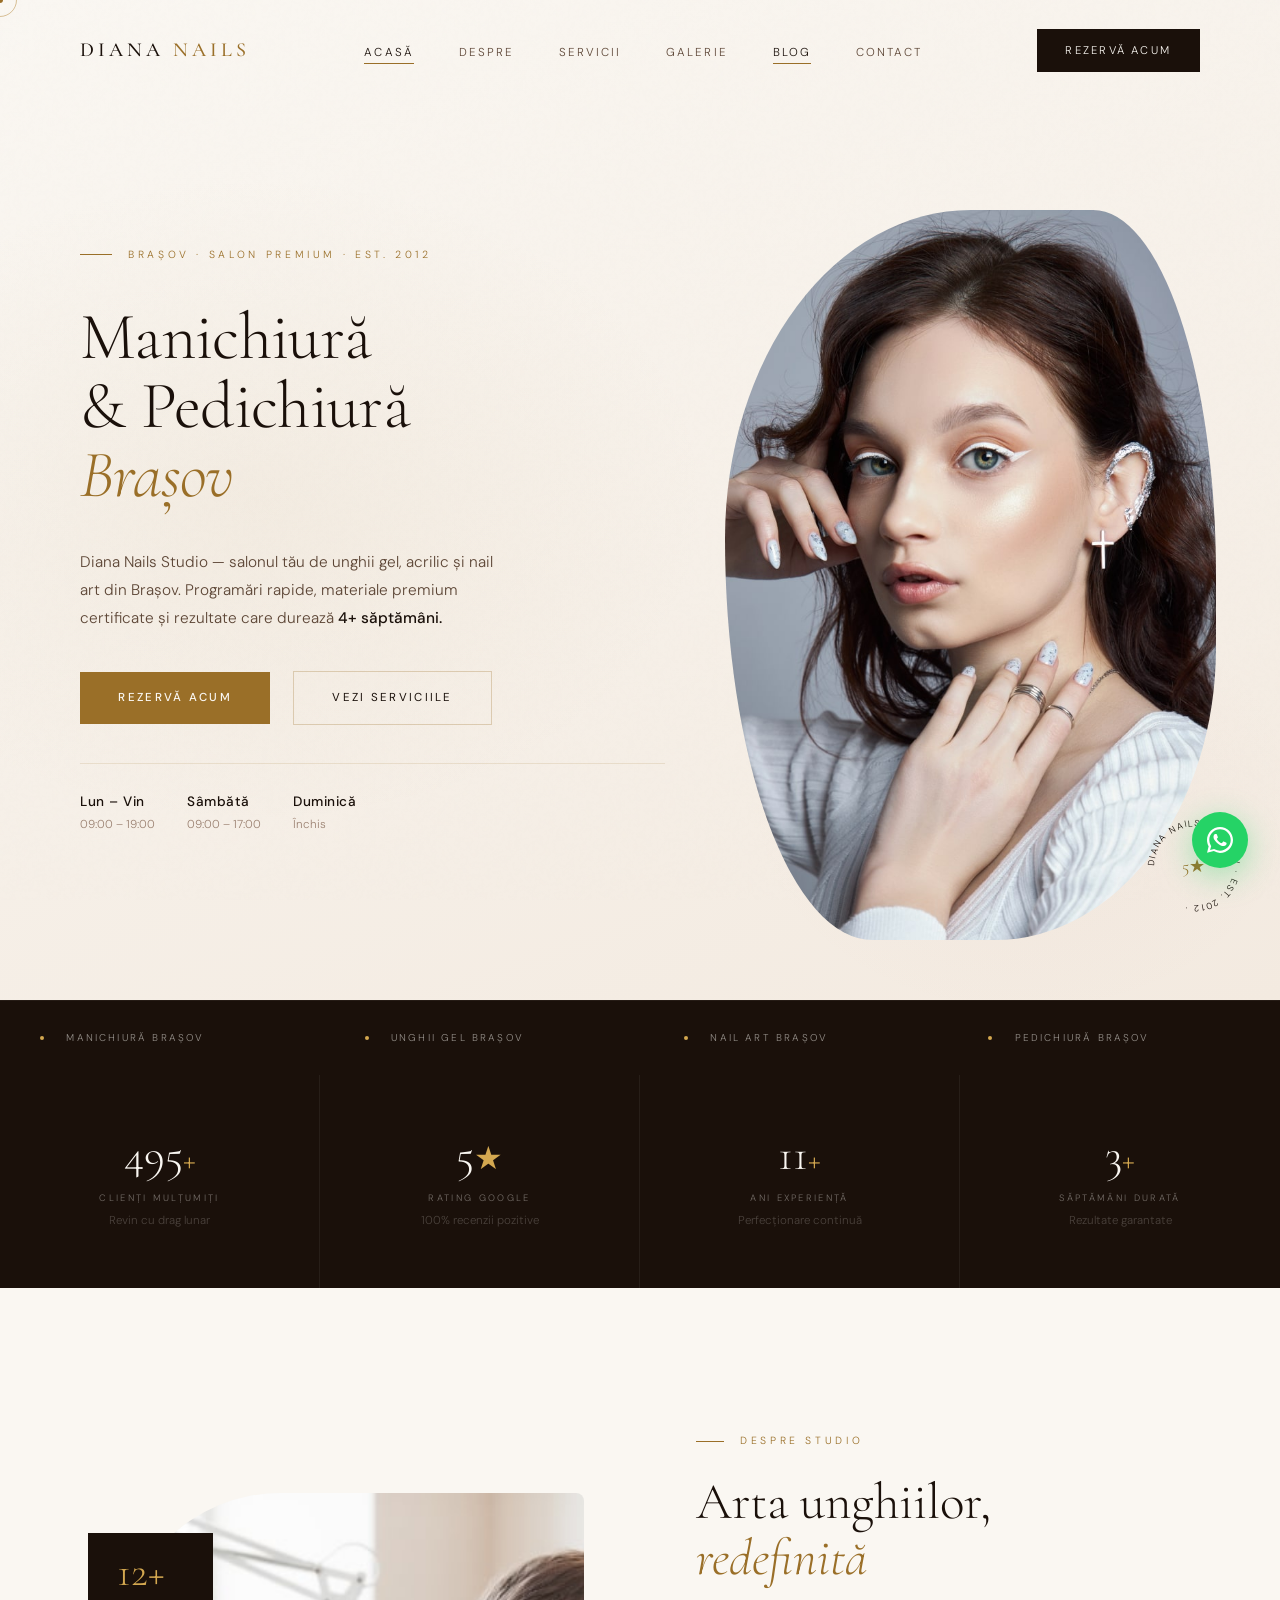
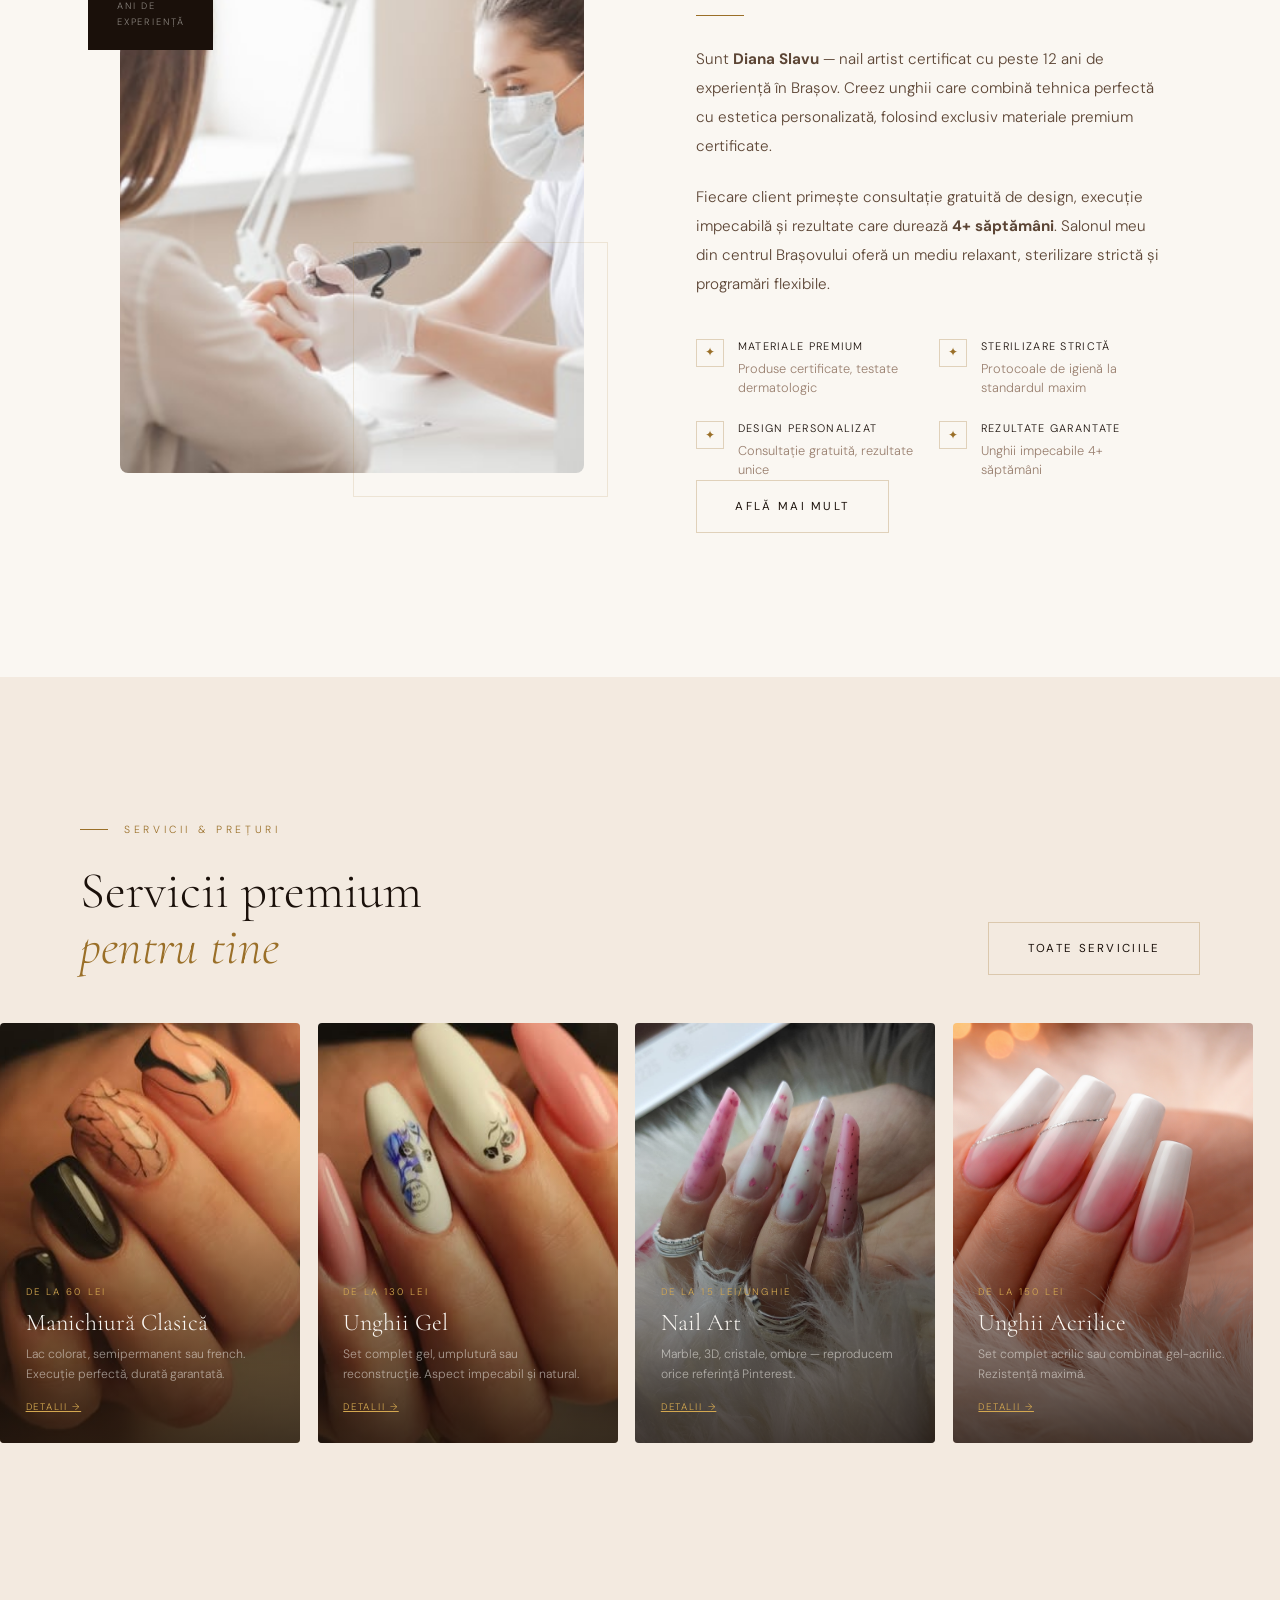
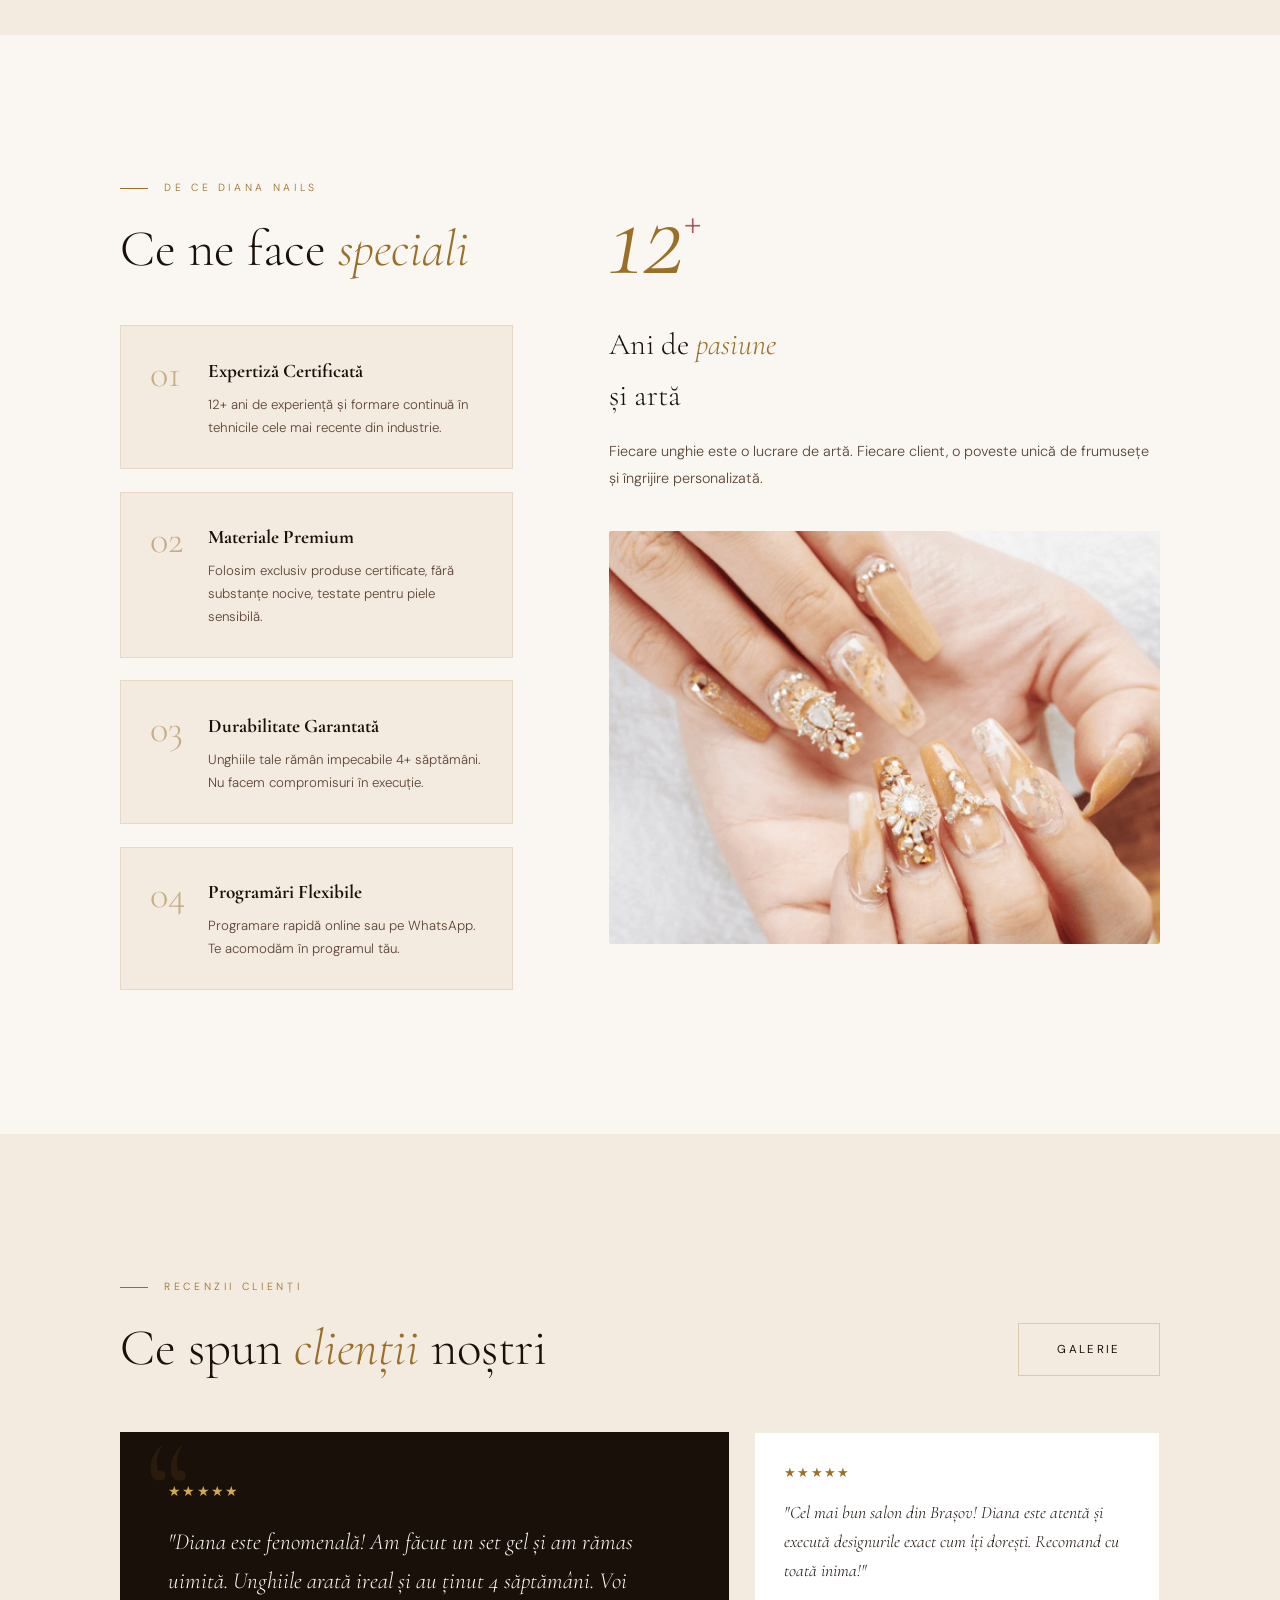
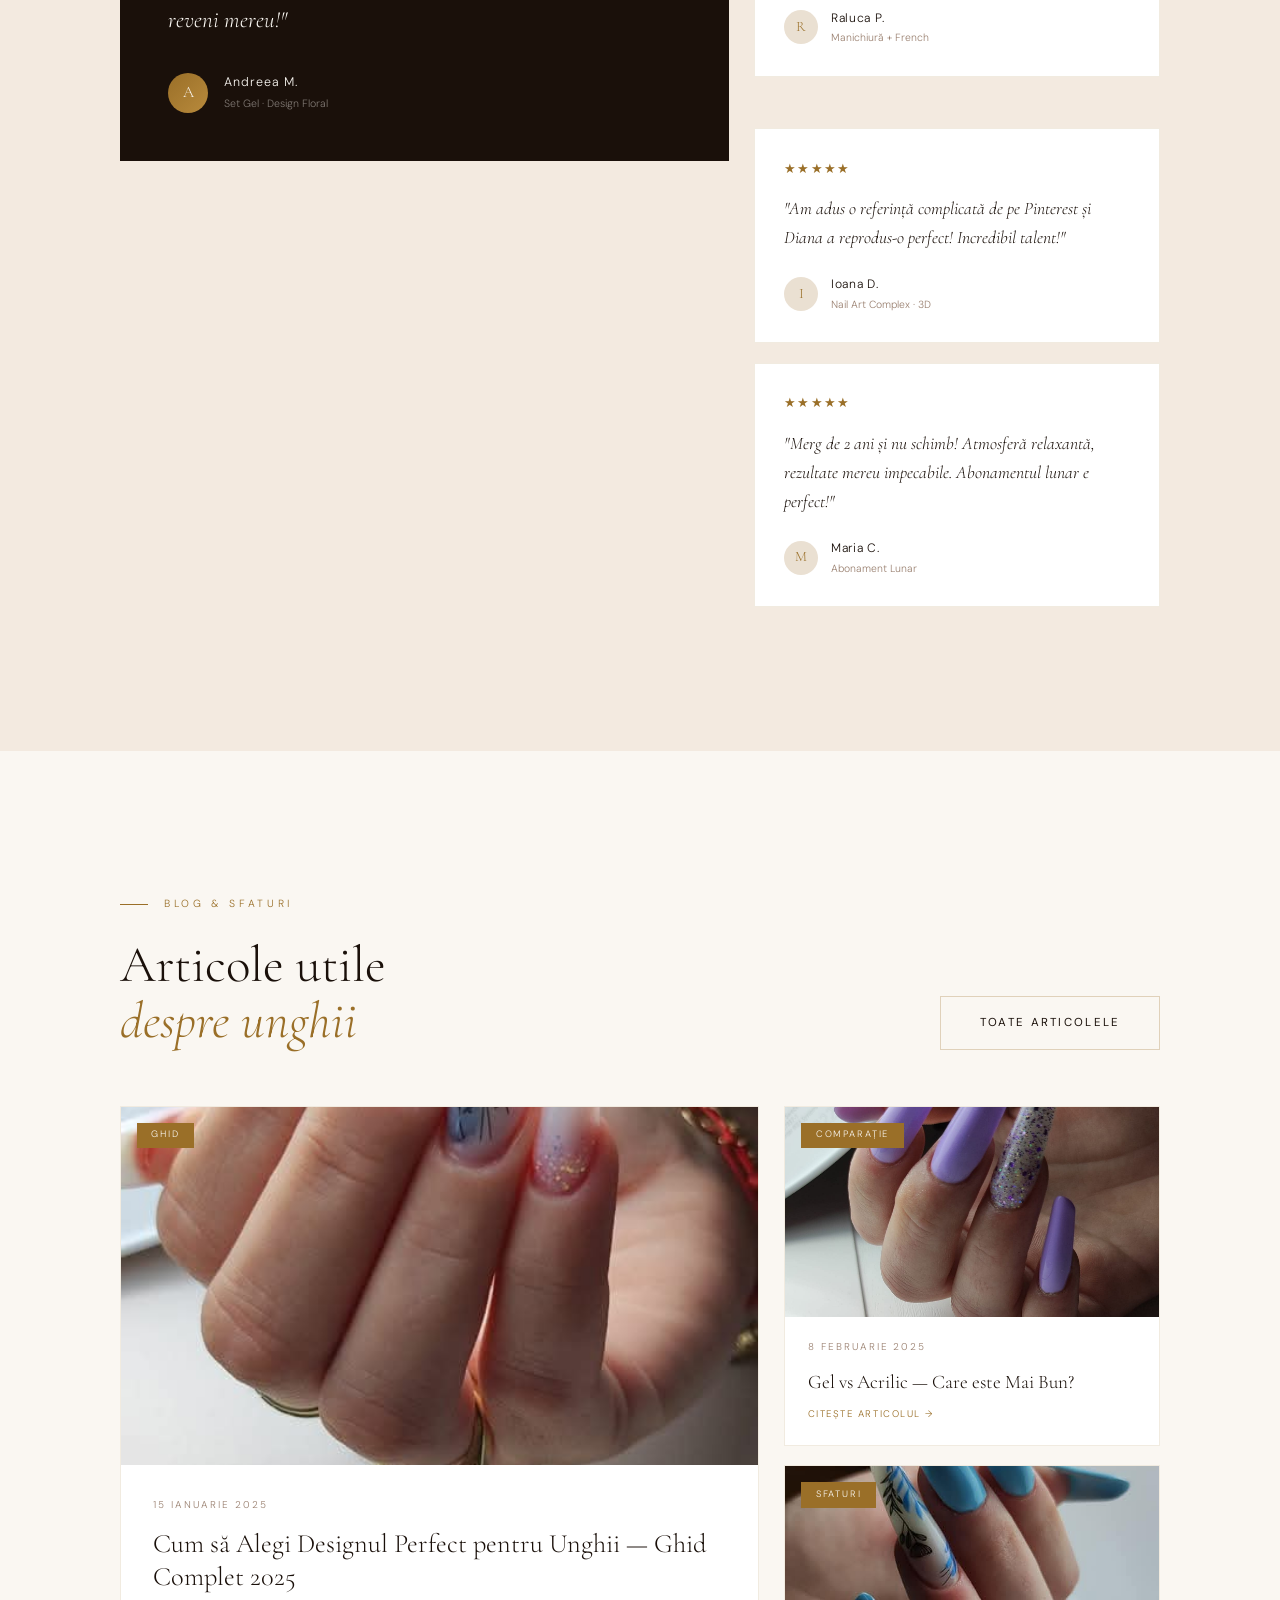
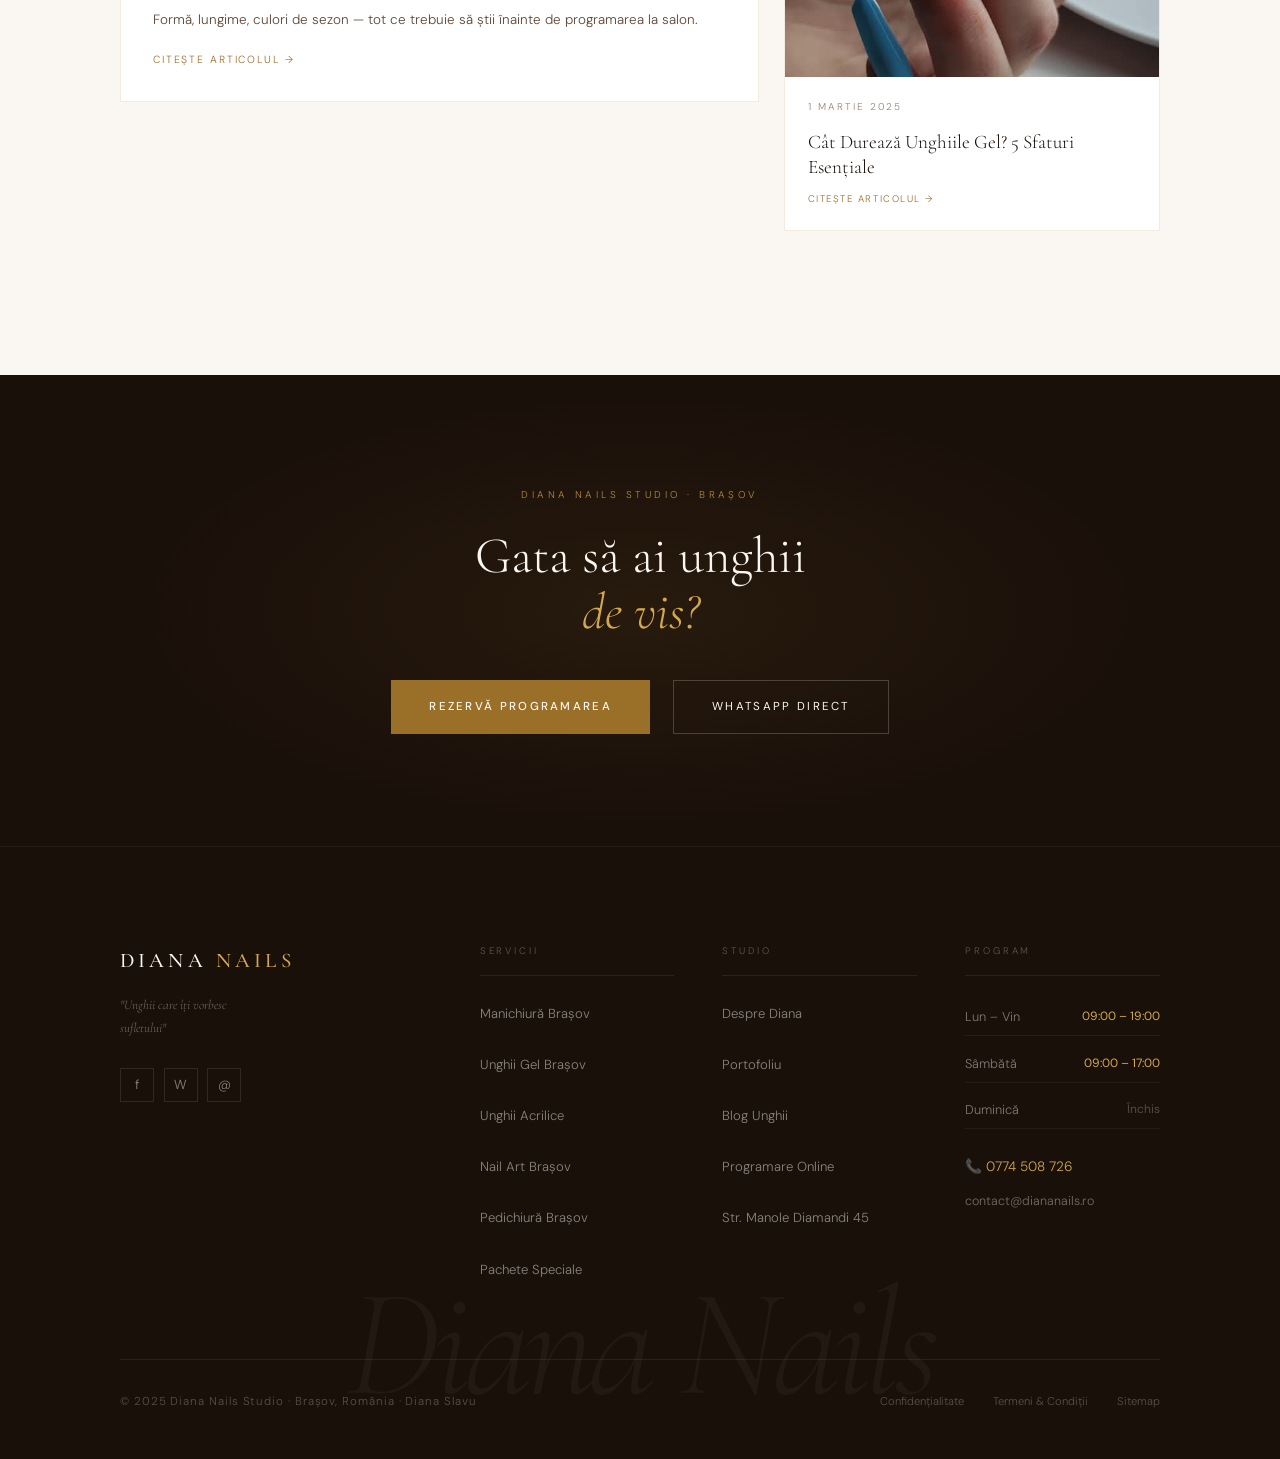
==== index.html @ 29552ce3 "Initial commit — Diana Nails website" ====
<!DOCTYPE html>
<html lang="ro" itemscope itemtype="https://schema.org/NailSalon">
<head>
  <meta charset="UTF-8">
  <meta name="viewport" content="width=device-width, initial-scale=1.0">

  <!-- ═══ PRIMARY SEO ═══════════════════════════════════ -->
  <title>Manichiură Brașov | Diana Nails Studio — Gel, Acrilic, Nail Art</title>
  <meta name="description" content="Diana Nails Studio Brașov — salon premium de manichiură, pedichiură și unghii gel. 12+ ani experiență, materiale certificate, rezultate garantate 4+ săptămâni. Programează acum!">
  <meta name="keywords" content="manichiura brasov, unghii gel brasov, salon unghii brasov, nail art brasov, pedichiura brasov, manichiura gel brasov, unghii acrilice brasov, gel-x brasov, nail studio brasov, diana nails">
  <meta name="robots" content="index, follow, max-image-preview:large, max-snippet:-1, max-video-preview:-1">
  <meta name="author" content="Diana Slavu — Diana Nails Studio">
  <link rel="canonical" href="https://diananails.ro/">

  <!-- ═══ OPEN GRAPH ════════════════════════════════════ -->
  <meta property="og:type" content="website">
  <meta property="og:locale" content="ro_RO">
  <meta property="og:site_name" content="Diana Nails Studio Brașov">
  <meta property="og:title" content="Manichiură Brașov | Diana Nails Studio — Gel, Acrilic, Nail Art">
  <meta property="og:description" content="Salon premium de manichiură și pedichiură în Brașov. 12+ ani experiență, 500+ clienți mulțumiți, 5★ pe Google. Rezervă online!">
  <meta property="og:url" content="https://diananails.ro/">
  <meta property="og:image" content="https://diananails.ro/og-image.jpg">
  <meta property="og:image:width" content="1200">
  <meta property="og:image:height" content="630">

  <!-- ═══ TWITTER CARD ══════════════════════════════════ -->
  <meta name="twitter:card" content="summary_large_image">
  <meta name="twitter:title" content="Manichiură Brașov | Diana Nails Studio">
  <meta name="twitter:description" content="Salon premium de manichiură și pedichiură în Brașov. Rezervă online!">

  <!-- ═══ GEO / LOCAL ═══════════════════════════════════ -->
  <meta name="geo.region" content="RO-BV">
  <meta name="geo.placename" content="Brașov">
  <meta name="geo.position" content="45.6427;25.5887">
  <meta name="ICBM" content="45.6427, 25.5887">

  <!-- ═══ SCHEMA.ORG ════════════════════════════════════ -->
  <script type="application/ld+json">
  {
    "@context": "https://schema.org",
    "@type": "NailSalon",
    "name": "Diana Nails Studio",
    "alternateName": "Nails Art by Diana Slavu",
    "description": "Salon premium de manichiură, pedichiură și nail art în Brașov. 12+ ani experiență, materiale certificate premium, programări rapide.",
    "url": "https://diananails.ro",
    "telephone": "+40774508726",
    "email": "contact@diananails.ro",
    "priceRange": "60-200 RON",
    "currenciesAccepted": "RON",
    "paymentAccepted": "Cash, Card",
    "image": "https://diananails.ro/og-image.jpg",
    "logo": "https://diananails.ro/logo.png",
    "address": {
      "@type": "PostalAddress",
      "streetAddress": "Strada Manole Diamandi Nr. 45",
      "addressLocality": "Brașov",
      "addressRegion": "Brașov",
      "postalCode": "500007",
      "addressCountry": "RO"
    },
    "geo": { "@type": "GeoCoordinates", "latitude": 45.6427, "longitude": 25.5887 },
    "openingHoursSpecification": [
      {"@type": "OpeningHoursSpecification", "dayOfWeek": ["Monday","Tuesday","Wednesday","Thursday","Friday"], "opens": "09:00", "closes": "19:00"},
      {"@type": "OpeningHoursSpecification", "dayOfWeek": "Saturday", "opens": "09:00", "closes": "17:00"}
    ],
    "aggregateRating": { "@type": "AggregateRating", "ratingValue": "5", "reviewCount": "500", "bestRating": "5" },
    "review": [
      {"@type": "Review", "author": {"@type": "Person", "name": "Andreea M."}, "reviewRating": {"@type": "Rating", "ratingValue": "5"}, "reviewBody": "Diana este fenomenală! Am făcut un set gel și am rămas uimită. Unghiile arată ireal și au ținut 4 săptămâni."},
      {"@type": "Review", "author": {"@type": "Person", "name": "Raluca P."}, "reviewRating": {"@type": "Rating", "ratingValue": "5"}, "reviewBody": "Cel mai bun salon din Brașov! Diana este atentă și execută designurile exact cum îți dorești."}
    ],
    "hasOfferCatalog": {
      "@type": "OfferCatalog",
      "name": "Servicii Manichiură & Pedichiură",
      "itemListElement": [
        {"@type": "Offer", "itemOffered": {"@type": "Service", "name": "Manichiură Clasică"}, "price": "60", "priceCurrency": "RON"},
        {"@type": "Offer", "itemOffered": {"@type": "Service", "name": "Set Complet Gel"}, "price": "130", "priceCurrency": "RON"},
        {"@type": "Offer", "itemOffered": {"@type": "Service", "name": "Unghii Acrilice"}, "price": "150", "priceCurrency": "RON"},
        {"@type": "Offer", "itemOffered": {"@type": "Service", "name": "Pedichiură Clasică"}, "price": "100", "priceCurrency": "RON"}
      ]
    },
    "sameAs": ["https://www.facebook.com/NailsbyDyanaSlavu", "https://g.page/diana-nails-brasov"]
  }
  </script>
  <script type="application/ld+json">
  {"@context":"https://schema.org","@type":"BreadcrumbList","itemListElement":[{"@type":"ListItem","position":1,"name":"Acasă","item":"https://diananails.ro/"}]}
  </script>

  <!-- Shared styles (palette, fonts, nav, buttons, cursor, loader) -->
  <link rel="stylesheet" href="styles.css">

  <style>
    /* ── HERO ───────────────────────────────────────────── */
    #hero {
      min-height: 100vh;
      display: grid;
      grid-template-columns: 56% 44%;
      align-items: center;
      padding-top: 100px;
      overflow: hidden;
      position: relative;
    }
    .hero-bg {
      position: absolute; inset: 0;
      background:
        radial-gradient(ellipse 60% 55% at 20% 50%, rgba(154,111,40,.05) 0%, transparent 60%),
        radial-gradient(ellipse 40% 40% at 80% 80%, rgba(168,88,88,.04) 0%, transparent 55%),
        linear-gradient(160deg, var(--bg) 0%, var(--bg2) 100%);
      pointer-events: none;
    }
    .hero-left {
      padding: 60px 52px 80px 5rem;
      display: flex; flex-direction: column; gap: 2.4rem;
      position: relative; z-index: 1;
    }
    .hero-label {
      font-size: .65rem; letter-spacing: .35em; text-transform: uppercase;
      color: var(--gold); display: flex; align-items: center; gap: 1rem;
      opacity: 0; animation: fadeUp .8s .2s var(--ease-out) forwards;
    }
    .hero-label::before { content: ''; width: 32px; height: 1px; background: var(--gold); }
    .hero-title {
      font-family: 'Cormorant Garamond', serif;
      font-size: clamp(3rem, 5.2vw, 5.6rem);
      font-weight: 300; line-height: 1.04; color: var(--dark);
      letter-spacing: -.01em;
      opacity: 0; animation: fadeUp .95s .35s var(--ease-out) forwards;
    }
    .hero-title em { font-style: italic; color: var(--gold); }
    .hero-sub {
      max-width: 420px;
      font-size: .96rem; font-weight: 300; line-height: 1.85;
      color: var(--text);
      opacity: 0; animation: fadeUp .95s .52s var(--ease-out) forwards;
    }
    .hero-sub strong { color: var(--dark); font-weight: 500; }
    .hero-actions {
      display: flex; align-items: center; gap: 1.4rem;
      opacity: 0; animation: fadeUp .95s .67s var(--ease-out) forwards;
    }
    .hero-hours {
      display: flex; gap: 2rem;
      padding-top: 1.6rem; border-top: 1px solid var(--border);
      opacity: 0; animation: fadeUp .95s .8s var(--ease-out) forwards;
    }
    .hero-hour-item { font-size: .72rem; color: var(--text-dim); }
    .hero-hour-item strong { display: block; font-size: .85rem; color: var(--dark); font-weight: 500; margin-bottom: 2px; letter-spacing: .04em; }

    /* Hero right — portrait + rotating badge */
    .hero-right {
      position: relative; height: 100vh;
      padding: 110px 4rem 60px 8px;
      z-index: 1;
    }
    .hero-portrait {
      width: 100%; height: 100%;
      border-radius: 50% 25% 45% 30% / 45% 50% 40% 55%;
      overflow: hidden;
      opacity: 0; animation: scaleReveal 1.1s .3s var(--ease-out) forwards;
    }
    .hero-portrait img {
      width: 100%; height: 100%;
      object-fit: cover; object-position: center top;
      transition: transform .9s var(--ease);
    }
    .hero-portrait:hover img { transform: scale(1.04); }

    /* Rotating circular badge */
    .hero-badge {
      position: absolute; bottom: 80px; right: 32px;
      width: 108px; height: 108px;
    }
    .badge-svg {
      width: 100%; height: 100%;
      animation: spinBadge 14s linear infinite;
    }
    .badge-svg text {
      font-family: 'DM Sans', sans-serif;
      font-size: 10px; letter-spacing: .16em; fill: var(--dark); text-transform: uppercase;
    }
    .badge-center {
      position: absolute; inset: 0;
      display: flex; align-items: center; justify-content: center;
      font-family: 'Cormorant Garamond', serif;
      font-size: 18px; font-weight: 300; color: var(--gold);
    }
    @keyframes spinBadge { to { transform: rotate(360deg); } }

    /* ── MARQUEE ─────────────────────────────────────────── */
    .marquee-section {
      overflow: hidden; padding: 1.8rem 0;
      background: var(--bg-dark);
      border-top: 1px solid rgba(255,255,255,.05);
    }
    .marquee-track {
      display: flex; gap: 5rem;
      animation: marqueeAnim 26s linear infinite; width: max-content;
    }
    .marquee-item {
      display: flex; align-items: center; gap: 1.4rem;
      font-size: .62rem; font-weight: 300; letter-spacing: .22em;
      text-transform: uppercase; color: rgba(250,247,242,.55);
      white-space: nowrap;
    }
    .dot {
      width: 4px; height: 4px; border-radius: 50%;
      background: var(--gold-mid); flex-shrink: 0;
    }
    @keyframes marqueeAnim { from { transform: translateX(0); } to { transform: translateX(-50%); } }

    /* ── STATS ───────────────────────────────────────────── */
    #stats { padding: 0; background: var(--bg-dark); }
    .stats-inner { display: grid; grid-template-columns: repeat(4,1fr); }
    .stat-item {
      padding: 3.6rem 3rem; text-align: center;
      border-right: 1px solid rgba(255,255,255,.06);
      position: relative;
    }
    .stat-item:last-child { border-right: none; }
    .stat-num {
      font-family: 'Cormorant Garamond', serif;
      font-size: clamp(2.8rem, 3.5vw, 4rem);
      font-weight: 300; color: var(--cream-text); line-height: 1;
    }
    .stat-num .suffix { font-size: 2rem; color: var(--gold-light); }
    .stat-label {
      font-size: .58rem; letter-spacing: .25em; text-transform: uppercase;
      color: rgba(250,247,242,.4); margin-top: .8rem;
    }
    .stat-desc { font-size: .72rem; color: rgba(250,247,242,.22); margin-top: .3rem; }

    /* ── ABOUT ───────────────────────────────────────────── */
    #about { padding: 9rem 0; }
    .about-grid { display: grid; grid-template-columns: 1fr 1fr; gap: 7rem; align-items: center; }
    .about-img-wrap { position: relative; }
    .about-img-frame {
      aspect-ratio: 4/5; overflow: hidden;
      border-radius: 160px 8px 8px 8px;
    }
    .about-img-frame img { width: 100%; height: 100%; object-fit: cover; object-position: center; }
    .about-img-deco {
      position: absolute; bottom: -1.5rem; right: -1.5rem;
      width: 55%; aspect-ratio: 1; border: 1px solid var(--border); pointer-events: none;
    }
    .about-badge {
      position: absolute; top: 2.5rem; left: -2rem;
      background: var(--dark); padding: 1.2rem 1.8rem; z-index: 2;
    }
    .about-badge-num {
      font-family: 'Cormorant Garamond', serif;
      font-size: 2.6rem; font-weight: 300; color: var(--gold-light); line-height: 1;
    }
    .about-badge-text {
      font-size: .58rem; letter-spacing: .2em; text-transform: uppercase;
      color: rgba(250,247,242,.5); margin-top: .35rem;
    }
    .about-body p { color: var(--text); line-height: 1.9; margin-bottom: 1.4rem; font-size: .95rem; }
    .about-feats { margin-top: 2.4rem; display: grid; grid-template-columns: 1fr 1fr; gap: 1.4rem; }
    .about-feat { display: flex; align-items: flex-start; gap: .85rem; }
    .about-feat-icon {
      width: 28px; height: 28px; flex-shrink: 0;
      border: 1px solid var(--border-mid);
      display: flex; align-items: center; justify-content: center;
      color: var(--gold); font-size: .75rem; margin-top: .1rem;
    }
    .about-feat-title { font-size: .68rem; letter-spacing: .12em; text-transform: uppercase; color: var(--dark); margin-bottom: .2rem; }
    .about-feat-text { font-size: .8rem; color: var(--text-dim); line-height: 1.5; }

    /* ── SERVICES ────────────────────────────────────────── */
    #services-preview { padding: 9rem 0; background: var(--bg2); overflow: hidden; }
    .svc-header { padding: 0 5rem; display: flex; justify-content: space-between; align-items: flex-end; margin-bottom: 3rem; }
    .svc-scroll {
      display: flex; gap: 1.1rem;
      padding: 0 5rem 3rem;
      overflow-x: auto; scroll-snap-type: x mandatory; scrollbar-width: none;
    }
    .svc-scroll::-webkit-scrollbar { display: none; }
    .svc-card {
      flex-shrink: 0; width: 300px; height: 420px;
      border-radius: 4px; overflow: hidden; position: relative;
      scroll-snap-align: start; cursor: none;
    }
    .svc-card img {
      width: 100%; height: 100%; object-fit: cover; object-position: center;
      transition: transform .85s var(--ease);
    }
    .svc-card:hover img { transform: scale(1.07); }
    .svc-overlay {
      position: absolute; inset: 0;
      background: linear-gradient(to top, rgba(26,16,10,.78) 0%, rgba(26,16,10,.18) 55%, transparent 80%);
      transition: opacity .35s;
    }
    .svc-info { position: absolute; bottom: 0; left: 0; right: 0; padding: 1.6rem 1.6rem; }
    .svc-price {
      font-size: .6rem; letter-spacing: .22em; text-transform: uppercase;
      color: var(--gold-light); margin-bottom: .5rem;
    }
    .svc-name {
      font-family: 'Cormorant Garamond', serif;
      font-size: 1.5rem; font-weight: 300; color: var(--cream-text); line-height: 1.2;
      margin-bottom: .5rem;
    }
    .svc-desc { font-size: .76rem; color: rgba(250,247,242,.55); line-height: 1.6; }
    .svc-link {
      display: inline-flex; align-items: center; gap: .5rem;
      margin-top: .9rem; font-size: .6rem; letter-spacing: .18em; text-transform: uppercase;
      color: var(--gold-light); transition: gap .3s;
    }
    .svc-card:hover .svc-link { gap: .9rem; }

    /* ── WHY US ──────────────────────────────────────────── */
    #why-us { padding: 9rem 0; }
    .why-grid { display: grid; grid-template-columns: 1fr 1.4fr; gap: 6rem; align-items: start; }
    .why-left-col {}
    .why-items { display: flex; flex-direction: column; gap: 1.4rem; margin-top: 3rem; }
    .why-item {
      display: flex; gap: 1.4rem; align-items: flex-start;
      padding: 1.8rem; background: var(--bg2); border: 1px solid var(--border);
      transition: border-color .3s, box-shadow .4s, transform .4s var(--ease-out);
    }
    .why-item:hover { border-color: var(--border-mid); box-shadow: var(--shadow); transform: translateY(-3px); }
    .why-num {
      font-family: 'Cormorant Garamond', serif;
      font-size: 2.4rem; font-weight: 300; color: var(--border-hover);
      line-height: 1; flex-shrink: 0; width: 36px;
    }
    .why-title { font-family: 'Cormorant Garamond', serif; font-size: 1.2rem; color: var(--dark); margin-bottom: .4rem; }
    .why-text { font-size: .83rem; color: var(--text); line-height: 1.7; }
    .why-right-col { position: sticky; top: 120px; }
    .why-big-stat {
      font-family: 'Cormorant Garamond', serif;
      font-size: clamp(5rem, 9vw, 9rem);
      font-weight: 300; font-style: italic;
      color: var(--gold); line-height: 1; margin-bottom: 1.5rem;
    }
    .why-big-stat sup { font-size: .38em; vertical-align: super; color: var(--rose); }
    .why-right-title { font-family: 'Cormorant Garamond', serif; font-size: 1.9rem; font-weight: 300; color: var(--dark); margin-bottom: 1rem; }
    .why-right-title em { font-style: italic; color: var(--gold); }
    .why-right-text { font-size: .9rem; color: var(--text); line-height: 1.85; margin-bottom: 2.5rem; }
    .why-image {
      aspect-ratio: 4/3; overflow: hidden; border-radius: 2px;
    }
    .why-image img { width: 100%; height: 100%; object-fit: cover; transition: transform .9s var(--ease); }
    .why-image:hover img { transform: scale(1.05); }

    /* ── TESTIMONIALS ────────────────────────────────────── */
    #testimonials { padding: 9rem 0; background: var(--bg2); }
    .tst-layout { display: grid; grid-template-columns: 1.5fr 1fr; gap: 1.6rem; margin-top: 3.5rem; align-items: start; }
    .tst-featured {
      background: var(--dark); padding: 3rem;
      position: relative; overflow: hidden;
    }
    .tst-featured::before {
      content: '\201C'; font-family: 'Cormorant Garamond', serif;
      font-size: 9rem; color: var(--gold); opacity: .12;
      position: absolute; top: -.8rem; left: 1.5rem; line-height: 1; pointer-events: none;
    }
    .tst-stars-f { color: var(--gold-light); font-size: .85rem; letter-spacing: .1em; margin-bottom: 1.2rem; }
    .tst-text-f {
      font-family: 'Cormorant Garamond', serif;
      font-size: clamp(1.15rem, 1.8vw, 1.45rem);
      font-weight: 300; font-style: italic;
      color: var(--cream-text); line-height: 1.7; margin-bottom: 2rem; position: relative;
    }
    .tst-author-f { display: flex; align-items: center; gap: 1rem; }
    .tst-av-f {
      width: 40px; height: 40px; border-radius: 50%;
      background: linear-gradient(135deg, var(--gold), var(--gold-mid));
      display: flex; align-items: center; justify-content: center;
      font-family: 'Cormorant Garamond', serif; font-size: 1rem; color: var(--cream-text); flex-shrink: 0;
    }
    .tst-name-f { font-size: .78rem; letter-spacing: .08em; color: var(--cream-text); }
    .tst-svc-f { font-size: .66rem; color: rgba(250,247,242,.45); margin-top: 2px; }

    .tst-stack { display: flex; flex-direction: column; gap: 1.2rem; }
    .tst-card {
      background: #fff; border: 1px solid var(--border); padding: 1.8rem;
      transition: border-color .3s, box-shadow .3s;
    }
    .tst-card:nth-child(2) { margin-top: 2rem; }
    .tst-card:hover { border-color: var(--border-mid); box-shadow: var(--shadow); }
    .tst-stars { color: var(--gold); font-size: .8rem; letter-spacing: .1em; margin-bottom: .9rem; }
    .tst-text {
      font-family: 'Cormorant Garamond', serif;
      font-size: 1.1rem; font-weight: 300; font-style: italic;
      color: var(--dark); line-height: 1.65; margin-bottom: 1.4rem;
    }
    .tst-author { display: flex; align-items: center; gap: .8rem; }
    .tst-av {
      width: 34px; height: 34px; border-radius: 50%; flex-shrink: 0;
      display: flex; align-items: center; justify-content: center;
      font-family: 'Cormorant Garamond', serif; font-size: .9rem;
      background: var(--bg3); color: var(--gold);
    }
    .tst-name { font-size: .76rem; letter-spacing: .06em; color: var(--dark); }
    .tst-svc { font-size: .65rem; color: var(--text-dim); margin-top: 1px; }

    /* ── BLOG PREVIEW ────────────────────────────────────── */
    #blog-preview { padding: 9rem 0; }
    .blog-layout { display: grid; grid-template-columns: 1.7fr 1fr; gap: 1.6rem; margin-top: 3.5rem; align-items: start; }
    .blog-featured {
      background: #fff; border: 1px solid var(--border);
      display: flex; flex-direction: column; text-decoration: none; color: inherit;
      transition: box-shadow .4s, border-color .4s, transform .4s var(--ease-out);
    }
    .blog-featured:hover { box-shadow: var(--shadow-lg); border-color: var(--border-mid); transform: translateY(-4px); }
    .blog-thumb-lg { aspect-ratio: 16/9; overflow: hidden; position: relative; }
    .blog-thumb-lg img { width: 100%; height: 100%; object-fit: cover; transition: transform .85s var(--ease); }
    .blog-featured:hover .blog-thumb-lg img { transform: scale(1.05); }
    .blog-cat {
      position: absolute; top: 1rem; left: 1rem;
      background: var(--gold); color: var(--cream-text);
      font-size: .58rem; letter-spacing: .2em; text-transform: uppercase;
      padding: .3rem .9rem;
    }
    .blog-body-lg { padding: 2rem; }
    .blog-date { font-size: .62rem; letter-spacing: .2em; text-transform: uppercase; color: var(--text-dim); margin-bottom: .9rem; }
    .blog-title { font-family: 'Cormorant Garamond', serif; font-size: 1.65rem; font-weight: 300; color: var(--dark); line-height: 1.25; margin-bottom: .9rem; }
    .blog-excerpt { font-size: .84rem; color: var(--text); line-height: 1.75; margin-bottom: 1.2rem; }
    .blog-link { font-size: .65rem; letter-spacing: .18em; text-transform: uppercase; color: var(--gold); display: flex; align-items: center; gap: .5rem; transition: gap .3s; }
    .blog-featured:hover .blog-link { gap: .9rem; }

    .blog-stack { display: flex; flex-direction: column; gap: 1.2rem; }
    .blog-card {
      background: #fff; border: 1px solid var(--border);
      display: flex; flex-direction: column; text-decoration: none; color: inherit;
      transition: box-shadow .4s, border-color .4s, transform .4s var(--ease-out);
    }
    .blog-card:hover { box-shadow: var(--shadow-lg); border-color: var(--border-mid); transform: translateY(-4px); }
    .blog-thumb-sm { aspect-ratio: 16/9; overflow: hidden; position: relative; }
    .blog-thumb-sm img { width: 100%; height: 100%; object-fit: cover; transition: transform .85s var(--ease); }
    .blog-card:hover .blog-thumb-sm img { transform: scale(1.05); }
    .blog-body-sm { padding: 1.4rem; }
    .blog-title-sm { font-family: 'Cormorant Garamond', serif; font-size: 1.2rem; font-weight: 300; color: var(--dark); line-height: 1.3; margin-bottom: .7rem; }
    .blog-link-sm { font-size: .6rem; letter-spacing: .16em; text-transform: uppercase; color: var(--gold); display: flex; align-items: center; gap: .4rem; transition: gap .3s; }
    .blog-card:hover .blog-link-sm { gap: .8rem; }

    /* ── CTA BAND ────────────────────────────────────────── */
    #cta-band { padding: 7rem 0; background: var(--bg-dark); position: relative; overflow: hidden; }
    #cta-band::before {
      content: ''; position: absolute; inset: 0;
      background: radial-gradient(ellipse 60% 70% at 50% 50%, rgba(154,111,40,.1) 0%, transparent 65%);
    }
    .cta-inner { position: relative; z-index: 1; text-align: center; }
    .cta-label { font-size: .62rem; letter-spacing: .35em; text-transform: uppercase; color: var(--gold-light); margin-bottom: 1.5rem; opacity: .8; }
    .cta-title {
      font-family: 'Cormorant Garamond', serif;
      font-size: clamp(2.4rem, 4vw, 4rem);
      font-weight: 300; color: var(--cream-text); line-height: 1.1; margin-bottom: 2.5rem;
    }
    .cta-title em { font-style: italic; color: var(--gold-light); }
    .cta-actions { display: flex; gap: 1.4rem; justify-content: center; flex-wrap: wrap; }

    /* ── FOOTER ──────────────────────────────────────────── */
    .site-footer { background: var(--bg-dark); padding: 6rem 0 3rem; position: relative; overflow: hidden; }
    .footer-wordmark {
      position: absolute; bottom: -1rem; left: 50%;
      transform: translateX(-50%);
      font-family: 'Cormorant Garamond', serif; font-style: italic;
      font-size: clamp(5rem, 12vw, 12rem); font-weight: 300;
      letter-spacing: -.04em; color: rgba(250,247,242,.04);
      white-space: nowrap; user-select: none; pointer-events: none;
    }
    .footer-top { display: grid; grid-template-columns: 1.6fr 1fr 1fr 1fr; gap: 3rem; margin-bottom: 4rem; position: relative; }
    .footer-logo {
      font-family: 'Cormorant Garamond', serif;
      font-size: 1.3rem; font-weight: 500; letter-spacing: .2em;
      text-decoration: none; text-transform: uppercase; color: var(--cream-text); display: block; margin-bottom: 1rem;
    }
    .footer-logo span { color: var(--gold-light); }
    .footer-tagline { font-size: .82rem; color: rgba(250,247,242,.4); line-height: 1.7; margin-bottom: 1.8rem; font-style: italic; font-family: 'Cormorant Garamond', serif; }
    .footer-social { display: flex; gap: .6rem; }
    .footer-social-link {
      width: 34px; height: 34px; border: 1px solid rgba(250,247,242,.1);
      display: flex; align-items: center; justify-content: center;
      text-decoration: none; color: rgba(250,247,242,.5); font-size: .82rem;
      transition: border-color .3s, color .3s, background .3s;
    }
    .footer-social-link:hover { border-color: var(--gold); color: var(--gold-light); }
    .footer-col-title { font-size: .6rem; letter-spacing: .3em; text-transform: uppercase; color: rgba(250,247,242,.3); margin-bottom: 1.4rem; }
    .footer-links { list-style: none; display: flex; flex-direction: column; gap: .7rem; }
    .footer-links a { font-size: .82rem; color: rgba(250,247,242,.5); text-decoration: none; transition: color .3s; }
    .footer-links a:hover { color: var(--gold-light); }
    .footer-hours-item { display: flex; justify-content: space-between; margin-bottom: .6rem; font-size: .8rem; }
    .footer-hours-item .day { color: rgba(250,247,242,.45); }
    .footer-hours-item .time { color: var(--gold-light); font-weight: 400; }
    .footer-bottom { display: flex; justify-content: space-between; align-items: center; padding-top: 2rem; border-top: 1px solid rgba(250,247,242,.07); position: relative; }
    .footer-copy { font-size: .72rem; color: rgba(250,247,242,.28); }
    .footer-bottom-links { display: flex; gap: 1.8rem; }
    .footer-bottom-links a { font-size: .7rem; color: rgba(250,247,242,.28); text-decoration: none; transition: color .3s; }
    .footer-bottom-links a:hover { color: var(--gold); }

    /* ── WHATSAPP FLOAT ──────────────────────────────────── */
    .wa-float {
      position: fixed; bottom: 2rem; right: 2rem; z-index: 700;
      width: 56px; height: 56px;
      display: flex; align-items: center; justify-content: center;
      background: #25D366; color: #fff;
      text-decoration: none;
      border-radius: 50%;
      box-shadow: 0 8px 32px rgba(37,211,102,.40);
      transition: transform .35s cubic-bezier(.34,1.56,.64,1), box-shadow .3s;
      animation: waPop .6s 1.8s cubic-bezier(.34,1.56,.64,1) both;
    }
    .wa-float:hover { transform: scale(1.12) translateY(-3px); box-shadow: 0 14px 44px rgba(37,211,102,.5); }
    @keyframes waPop { from { opacity: 0; transform: scale(.6) translateY(20px); } to { opacity: 1; transform: scale(1) translateY(0); } }

    /* ── PAGE-SPECIFIC KEYFRAMES ─────────────────────────── */
    @keyframes fadeUp  { from { opacity: 0; transform: translateY(22px); } to { opacity: 1; transform: translateY(0); } }
    @keyframes scaleReveal { from { opacity: 0; transform: scale(.95); } to { opacity: 1; transform: scale(1); } }

    /* ── REVEAL CLASSES (for scroll observer) ────────────── */
    .reveal, .reveal-left, .reveal-right { opacity: 0; transform: translateY(20px); transition: opacity .7s var(--ease-out), transform .7s var(--ease-out); }
    .reveal-left { transform: translateX(-28px); }
    .reveal-right { transform: translateX(28px); }
    .reveal.visible, .reveal-left.visible, .reveal-right.visible { opacity: 1; transform: none; }
    .delay-1 { transition-delay: .1s; }
    .delay-2 { transition-delay: .2s; }
    .delay-3 { transition-delay: .3s; }
    .delay-4 { transition-delay: .4s; }
    .delay-5 { transition-delay: .5s; }

    /* ── GOLD DIVIDER ────────────────────────────────────── */
    .gold-divider { width: 48px; height: 1px; background: var(--gold); margin: 1.8rem 0; }

    /* ── RESPONSIVE ──────────────────────────────────────── */
    @media (max-width: 900px) {
      .hero-inner-grid { grid-template-columns: 1fr; }
      #hero { grid-template-columns: 1fr; }
      .hero-right { display: none; }
      .hero-left { padding: 3rem 1.5rem 4rem; }
      .stats-inner { grid-template-columns: repeat(2,1fr); }
      .stat-item:nth-child(2) { border-right: none; }
      .about-grid { grid-template-columns: 1fr; gap: 3.5rem; }
      .svc-header { padding: 0 1.5rem; }
      .svc-scroll { padding: 0 1.5rem 2rem; }
      .why-grid { grid-template-columns: 1fr; }
      .why-right-col { position: static; }
      .tst-layout { grid-template-columns: 1fr; }
      .tst-card:nth-child(2) { margin-top: 0; }
      .blog-layout { grid-template-columns: 1fr; }
      .footer-top { grid-template-columns: 1fr 1fr; }
      .footer-bottom { flex-direction: column; gap: 1rem; text-align: center; }
      .wa-float span { display: none; }
      .wa-float { padding: 1rem; }
    }
  </style>
</head>
<body>

<div id="progress-bar"></div>
<div id="cursor-dot"></div>
<div id="cursor-ring"></div>

<!-- LOADER -->
<div id="loader">
  <div class="loader-logo">Diana Nails</div>
  <div class="loader-line"></div>
</div>

<!-- WHATSAPP FLOAT -->
<a class="wa-float" href="https://wa.me/40774508726" target="_blank" rel="noopener" aria-label="WhatsApp Diana Nails">
  <svg width="26" height="26" viewBox="0 0 24 24" fill="currentColor">
    <path d="M17.472 14.382c-.297-.149-1.758-.867-2.03-.967-.273-.099-.471-.148-.67.15-.197.297-.767.966-.94 1.164-.173.199-.347.223-.644.075-.297-.15-1.255-.463-2.39-1.475-.883-.788-1.48-1.761-1.653-2.059-.173-.297-.018-.458.13-.606.134-.133.298-.347.446-.52.149-.174.198-.298.298-.497.099-.198.05-.371-.025-.52-.075-.149-.669-1.612-.916-2.207-.242-.579-.487-.5-.669-.51-.173-.008-.371-.01-.57-.01-.198 0-.52.074-.792.372-.272.297-1.04 1.016-1.04 2.479 0 1.462 1.065 2.875 1.213 3.074.149.198 2.096 3.2 5.077 4.487.709.306 1.262.489 1.694.625.712.227 1.36.195 1.871.118.571-.085 1.758-.719 2.006-1.413.248-.694.248-1.289.173-1.413-.074-.124-.272-.198-.57-.347z"/>
    <path d="M12 0C5.373 0 0 5.373 0 12c0 2.126.554 4.118 1.522 5.847L.057 23.882l6.196-1.625A11.95 11.95 0 0012 24c6.627 0 12-5.373 12-12S18.627 0 12 0zm0 21.894a9.878 9.878 0 01-5.031-1.378l-.36-.214-3.732.979 1.001-3.65-.234-.374A9.86 9.86 0 012.108 12C2.108 6.58 6.58 2.108 12 2.108c5.421 0 9.894 4.472 9.894 9.892 0 5.421-4.473 9.894-9.894 9.894z"/>
  </svg>
</a>

<!-- NAV -->
<nav id="navbar">
  <a href="index.html" class="nav-logo">Diana <span>Nails</span></a>
  <ul class="nav-links">
    <li><a href="index.html" class="active">Acasă</a></li>
    <li><a href="despre.html">Despre</a></li>
    <li><a href="servicii.html">Servicii</a></li>
    <li><a href="galerie.html">Galerie</a></li>
    <li><a href="blog/index.html">Blog</a></li>
    <li><a href="programari.html">Contact</a></li>
  </ul>
  <a href="programari.html" class="nav-cta">Rezervă Acum</a>
</nav>

<!-- ══ HERO ══════════════════════════════════════════════ -->
<section id="hero" aria-label="Diana Nails Studio — Manichiură Brașov">
  <div class="hero-bg"></div>
  <div class="hero-left">
    <div class="hero-label">Brașov · Salon Premium · Est. 2012</div>
    <h1 class="hero-title">
      Manichiură<br>
      &amp; Pedichiură<br>
      <em>Brașov</em>
    </h1>
    <p class="hero-sub">
      Diana Nails Studio — salonul tău de unghii gel, acrilic și nail art din Brașov.
      Programări rapide, materiale premium certificate și rezultate care durează
      <strong>4+ săptămâni.</strong>
    </p>
    <div class="hero-actions">
      <a href="programari.html" class="btn-gold"><span>Rezervă Acum</span></a>
      <a href="servicii.html" class="btn-outline"><span>Vezi Serviciile</span></a>
    </div>
    <div class="hero-hours">
      <div class="hero-hour-item"><strong>Lun – Vin</strong>09:00 – 19:00</div>
      <div class="hero-hour-item"><strong>Sâmbătă</strong>09:00 – 17:00</div>
      <div class="hero-hour-item"><strong>Duminică</strong>Închis</div>
    </div>
  </div>
  <div class="hero-right" aria-hidden="true">
    <div class="hero-portrait">
      <img src="images/hero-portrait.jpg" alt="Unghii gel manichiură Diana Nails Studio Brașov" loading="eager">
    </div>
    <div class="hero-badge">
      <svg class="badge-svg" viewBox="0 0 120 120">
        <path id="bp" d="M60,60 m-44,0 a44,44 0 1,1 88,0 a44,44 0 1,1 -88,0" fill="none"/>
        <text><textPath href="#bp" startOffset="0%">Diana Nails · Brașov · Est. 2012 · </textPath></text>
      </svg>
      <div class="badge-center">5★</div>
    </div>
  </div>
</section>

<!-- MARQUEE -->
<div class="marquee-section" aria-hidden="true">
  <div class="marquee-track">
    <div class="marquee-item"><span class="dot"></span>Manichiură Brașov</div>
    <div class="marquee-item"><span class="dot"></span>Unghii Gel Brașov</div>
    <div class="marquee-item"><span class="dot"></span>Nail Art Brașov</div>
    <div class="marquee-item"><span class="dot"></span>Pedichiură Brașov</div>
    <div class="marquee-item"><span class="dot"></span>Unghii Acrilice</div>
    <div class="marquee-item"><span class="dot"></span>Gel-X Tips</div>
    <div class="marquee-item"><span class="dot"></span>Design Personalizat</div>
    <div class="marquee-item"><span class="dot"></span>Pachet Mireasă</div>
    <div class="marquee-item"><span class="dot"></span>Manichiură Brașov</div>
    <div class="marquee-item"><span class="dot"></span>Unghii Gel Brașov</div>
    <div class="marquee-item"><span class="dot"></span>Nail Art Brașov</div>
    <div class="marquee-item"><span class="dot"></span>Pedichiură Brașov</div>
    <div class="marquee-item"><span class="dot"></span>Unghii Acrilice</div>
    <div class="marquee-item"><span class="dot"></span>Gel-X Tips</div>
    <div class="marquee-item"><span class="dot"></span>Design Personalizat</div>
    <div class="marquee-item"><span class="dot"></span>Pachet Mireasă</div>
  </div>
</div>

<!-- ══ STATS ══════════════════════════════════════════════ -->
<section id="stats" aria-label="Statistici Diana Nails Studio">
  <div class="stats-inner">
    <div class="stat-item"><div class="stat-num"><span class="counter" data-target="500">0</span><span class="suffix">+</span></div><div class="stat-label">Clienți Mulțumiți</div><div class="stat-desc">Revin cu drag lunar</div></div>
    <div class="stat-item"><div class="stat-num">5<span class="suffix">★</span></div><div class="stat-label">Rating Google</div><div class="stat-desc">100% recenzii pozitive</div></div>
    <div class="stat-item"><div class="stat-num"><span class="counter" data-target="12">0</span><span class="suffix">+</span></div><div class="stat-label">Ani Experiență</div><div class="stat-desc">Perfecționare continuă</div></div>
    <div class="stat-item"><div class="stat-num"><span class="counter" data-target="4">0</span><span class="suffix">+</span></div><div class="stat-label">Săptămâni Durată</div><div class="stat-desc">Rezultate garantate</div></div>
  </div>
</section>

<!-- ══ ABOUT ══════════════════════════════════════════════ -->
<section id="about" aria-label="Despre Diana Nails Studio">
  <div class="container">
    <div class="about-grid">
      <div class="about-img-wrap reveal-left">
        <div class="about-img-frame">
          <img src="images/about-salon.jpg" alt="Diana Slavu nail artist manichiură Brașov" loading="lazy">
        </div>
        <div class="about-img-deco"></div>
        <div class="about-badge">
          <div class="about-badge-num">12+</div>
          <div class="about-badge-text">Ani de<br>Experiență</div>
        </div>
      </div>
      <div class="about-body reveal-right">
        <div class="section-tag">Despre Studio</div>
        <h2 class="section-title">Arta unghiilor,<br><em>redefinită</em></h2>
        <div class="gold-divider"></div>
        <p>Sunt <strong>Diana Slavu</strong> — nail artist certificat cu peste 12 ani de experiență în Brașov. Creez unghii care combină tehnica perfectă cu estetica personalizată, folosind exclusiv materiale premium certificate.</p>
        <p>Fiecare client primește consultație gratuită de design, execuție impecabilă și rezultate care durează <strong>4+ săptămâni</strong>. Salonul meu din centrul Brașovului oferă un mediu relaxant, sterilizare strictă și programări flexibile.</p>
        <div class="about-feats">
          <div class="about-feat"><div class="about-feat-icon">✦</div><div><div class="about-feat-title">Materiale Premium</div><div class="about-feat-text">Produse certificate, testate dermatologic</div></div></div>
          <div class="about-feat"><div class="about-feat-icon">✦</div><div><div class="about-feat-title">Sterilizare Strictă</div><div class="about-feat-text">Protocoale de igienă la standardul maxim</div></div></div>
          <div class="about-feat"><div class="about-feat-icon">✦</div><div><div class="about-feat-title">Design Personalizat</div><div class="about-feat-text">Consultație gratuită, rezultate unice</div></div></div>
          <div class="about-feat"><div class="about-feat-icon">✦</div><div><div class="about-feat-title">Rezultate Garantate</div><div class="about-feat-text">Unghii impecabile 4+ săptămâni</div></div></div>
        </div>
        <a href="despre.html" class="btn-outline"><span>Află mai mult</span></a>
      </div>
    </div>
  </div>
</section>

<!-- ══ SERVICES PREVIEW ═══════════════════════════════════ -->
<section id="services-preview" aria-label="Servicii Manichiură Brașov">
  <div class="svc-header">
    <div>
      <div class="section-tag reveal">Servicii &amp; Prețuri</div>
      <h2 class="section-title reveal delay-1">Servicii premium<br><em>pentru tine</em></h2>
    </div>
    <a href="servicii.html" class="btn-outline reveal delay-2"><span>Toate Serviciile</span></a>
  </div>
  <div class="svc-scroll">
    <div class="svc-card reveal">
      <img src="images/svc-manicure.jpg" alt="Manichiură Clasică Brașov" style="object-position:center bottom">
      <div class="svc-overlay"></div>
      <div class="svc-info">
        <div class="svc-price">De la 60 lei</div>
        <h3 class="svc-name">Manichiură Clasică</h3>
        <p class="svc-desc">Lac colorat, semipermanent sau french. Execuție perfectă, durată garantată.</p>
        <a class="svc-link" href="servicii.html#manicure">Detalii →</a>
      </div>
    </div>
    <div class="svc-card reveal delay-1">
      <img src="images/svc-gel.jpg" alt="Unghii Gel Brașov">
      <div class="svc-overlay"></div>
      <div class="svc-info">
        <div class="svc-price">De la 130 lei</div>
        <h3 class="svc-name">Unghii Gel</h3>
        <p class="svc-desc">Set complet gel, umplutură sau reconstrucție. Aspect impecabil și natural.</p>
        <a class="svc-link" href="servicii.html#gel">Detalii →</a>
      </div>
    </div>
    <div class="svc-card reveal delay-2">
      <img src="images/svc-nailart.jpeg" alt="Nail Art Brașov">
      <div class="svc-overlay"></div>
      <div class="svc-info">
        <div class="svc-price">De la 15 lei/unghie</div>
        <h3 class="svc-name">Nail Art</h3>
        <p class="svc-desc">Marble, 3D, cristale, ombre — reproducem orice referință Pinterest.</p>
        <a class="svc-link" href="servicii.html#nailart">Detalii →</a>
      </div>
    </div>
    <div class="svc-card reveal delay-3">
      <img src="images/svc-acrilic.png" alt="Unghii Acrilice Brașov">
      <div class="svc-overlay"></div>
      <div class="svc-info">
        <div class="svc-price">De la 150 lei</div>
        <h3 class="svc-name">Unghii Acrilice</h3>
        <p class="svc-desc">Set complet acrilic sau combinat gel-acrilic. Rezistență maximă.</p>
        <a class="svc-link" href="servicii.html#acrilic">Detalii →</a>
      </div>
    </div>
    <div class="svc-card reveal delay-4">
      <img src="images/svc-pedicure.png" alt="Pedichiură Brașov">
      <div class="svc-overlay"></div>
      <div class="svc-info">
        <div class="svc-price">De la 100 lei</div>
        <h3 class="svc-name">Pedichiură</h3>
        <p class="svc-desc">Clasică, spa sau cu gel. Confort total, rezultate impecabile.</p>
        <a class="svc-link" href="servicii.html#pedicure">Detalii →</a>
      </div>
    </div>
    <div class="svc-card reveal delay-5">
      <img src="images/svc-pachete.png" alt="Pachete Speciale Manichiură Brașov">
      <div class="svc-overlay"></div>
      <div class="svc-info">
        <div class="svc-price">De la 190 lei</div>
        <h3 class="svc-name">Pachete Speciale</h3>
        <p class="svc-desc">Mani+pedi, abonament lunar, pachet mireasă. Economisești și te răsfeți.</p>
        <a class="svc-link" href="servicii.html#pachete">Detalii →</a>
      </div>
    </div>
  </div>
</section>

<!-- ══ WHY US ══════════════════════════════════════════════ -->
<section id="why-us" aria-label="De ce Diana Nails Studio">
  <div class="container">
    <div class="why-grid">
      <div class="why-left-col">
        <div class="section-tag reveal">De ce Diana Nails</div>
        <h2 class="section-title reveal delay-1">Ce ne face <em>speciali</em></h2>
        <div class="why-items">
          <div class="why-item reveal">
            <div class="why-num">01</div>
            <div><h3 class="why-title">Expertiză Certificată</h3><p class="why-text">12+ ani de experiență și formare continuă în tehnicile cele mai recente din industrie.</p></div>
          </div>
          <div class="why-item reveal delay-1">
            <div class="why-num">02</div>
            <div><h3 class="why-title">Materiale Premium</h3><p class="why-text">Folosim exclusiv produse certificate, fără substanțe nocive, testate pentru piele sensibilă.</p></div>
          </div>
          <div class="why-item reveal delay-2">
            <div class="why-num">03</div>
            <div><h3 class="why-title">Durabilitate Garantată</h3><p class="why-text">Unghiile tale rămân impecabile 4+ săptămâni. Nu facem compromisuri în execuție.</p></div>
          </div>
          <div class="why-item reveal delay-3">
            <div class="why-num">04</div>
            <div><h3 class="why-title">Programări Flexibile</h3><p class="why-text">Programare rapidă online sau pe WhatsApp. Te acomodăm în programul tău.</p></div>
          </div>
        </div>
      </div>
      <div class="why-right-col reveal-right">
        <div class="why-big-stat">12<sup>+</sup></div>
        <h3 class="why-right-title">Ani de <em>pasiune</em><br>și artă</h3>
        <p class="why-right-text">Fiecare unghie este o lucrare de artă. Fiecare client, o poveste unică de frumusețe și îngrijire personalizată.</p>
        <div class="why-image">
          <img src="images/why-speciali.png" alt="Ce ne face speciali Diana Nails Studio" loading="lazy">
        </div>
      </div>
    </div>
  </div>
</section>

<!-- ══ TESTIMONIALS ════════════════════════════════════════ -->
<section id="testimonials" aria-label="Recenzii clienți Diana Nails Studio Brașov">
  <div class="container">
    <div style="display:flex;justify-content:space-between;align-items:flex-end">
      <div>
        <div class="section-tag reveal">Recenzii Clienți</div>
        <h2 class="section-title reveal delay-1">Ce spun <em>clienții</em> noștri</h2>
      </div>
      <a href="galerie.html" class="btn-outline reveal delay-2"><span>Galerie</span></a>
    </div>
    <div class="tst-layout">
      <div class="tst-featured reveal">
        <div class="tst-stars-f">★★★★★</div>
        <p class="tst-text-f">"Diana este fenomenală! Am făcut un set gel și am rămas uimită. Unghiile arată ireal și au ținut 4 săptămâni. Voi reveni mereu!"</p>
        <div class="tst-author-f">
          <div class="tst-av-f">A</div>
          <div><div class="tst-name-f">Andreea M.</div><div class="tst-svc-f">Set Gel · Design Floral</div></div>
        </div>
      </div>
      <div class="tst-stack">
        <div class="tst-card reveal delay-1">
          <div class="tst-stars">★★★★★</div>
          <p class="tst-text">"Cel mai bun salon din Brașov! Diana este atentă și execută designurile exact cum îți dorești. Recomand cu toată inima!"</p>
          <div class="tst-author"><div class="tst-av">R</div><div><div class="tst-name">Raluca P.</div><div class="tst-svc">Manichiură + French</div></div></div>
        </div>
        <div class="tst-card reveal delay-2">
          <div class="tst-stars">★★★★★</div>
          <p class="tst-text">"Am adus o referință complicată de pe Pinterest și Diana a reprodus-o perfect! Incredibil talent!"</p>
          <div class="tst-author"><div class="tst-av">I</div><div><div class="tst-name">Ioana D.</div><div class="tst-svc">Nail Art Complex · 3D</div></div></div>
        </div>
        <div class="tst-card reveal delay-3">
          <div class="tst-stars">★★★★★</div>
          <p class="tst-text">"Merg de 2 ani și nu schimb! Atmosferă relaxantă, rezultate mereu impecabile. Abonamentul lunar e perfect!"</p>
          <div class="tst-author"><div class="tst-av">M</div><div><div class="tst-name">Maria C.</div><div class="tst-svc">Abonament Lunar</div></div></div>
        </div>
      </div>
    </div>
  </div>
</section>

<!-- ══ BLOG PREVIEW ════════════════════════════════════════ -->
<section id="blog-preview" aria-label="Blog Manichiură Brașov">
  <div class="container">
    <div style="display:flex;justify-content:space-between;align-items:flex-end">
      <div>
        <div class="section-tag reveal">Blog &amp; Sfaturi</div>
        <h2 class="section-title reveal delay-1">Articole utile<br><em>despre unghii</em></h2>
      </div>
      <a href="blog/index.html" class="btn-outline reveal delay-2"><span>Toate Articolele</span></a>
    </div>
    <div class="blog-layout">
      <a class="blog-featured reveal" href="blog/cum-sa-alegi-designul-unghii.html">
        <div class="blog-thumb-lg">
          <img src="images/blog-1.jpeg" alt="Cum să alegi designul unghii" loading="lazy">
          <span class="blog-cat">Ghid</span>
        </div>
        <div class="blog-body-lg">
          <div class="blog-date">15 Ianuarie 2025</div>
          <h3 class="blog-title">Cum să Alegi Designul Perfect pentru Unghii — Ghid Complet 2025</h3>
          <p class="blog-excerpt">Formă, lungime, culori de sezon — tot ce trebuie să știi înainte de programarea la salon.</p>
          <span class="blog-link">Citește articolul →</span>
        </div>
      </a>
      <div class="blog-stack">
        <a class="blog-card reveal delay-1" href="blog/gel-vs-acrilic.html">
          <div class="blog-thumb-sm">
            <img src="images/blog-2.jpeg" alt="Gel vs Acrilic" loading="lazy">
            <span class="blog-cat">Comparație</span>
          </div>
          <div class="blog-body-sm">
            <div class="blog-date">8 Februarie 2025</div>
            <h3 class="blog-title-sm">Gel vs Acrilic — Care este Mai Bun?</h3>
            <span class="blog-link-sm">Citește articolul →</span>
          </div>
        </a>
        <a class="blog-card reveal delay-2" href="blog/cat-dureaza-unghiile-gel.html">
          <div class="blog-thumb-sm">
            <img src="images/blog-3.jpeg" alt="Cât durează unghiile gel" loading="lazy">
            <span class="blog-cat">Sfaturi</span>
          </div>
          <div class="blog-body-sm">
            <div class="blog-date">1 Martie 2025</div>
            <h3 class="blog-title-sm">Cât Durează Unghiile Gel? 5 Sfaturi Esențiale</h3>
            <span class="blog-link-sm">Citește articolul →</span>
          </div>
        </a>
      </div>
    </div>
  </div>
</section>

<!-- ══ CTA BAND ════════════════════════════════════════════ -->
<section id="cta-band" aria-label="Rezervă programare manichiură Brașov">
  <div class="container cta-inner">
    <p class="cta-label">Diana Nails Studio · Brașov</p>
    <h2 class="cta-title reveal">Gata să ai unghii<br><em>de vis?</em></h2>
    <div class="cta-actions reveal delay-1">
      <a href="programari.html" class="btn-gold"><span>Rezervă Programarea</span></a>
      <a href="https://wa.me/40774508726" target="_blank" rel="noopener" class="btn-outline" style="border-color:rgba(250,247,242,.2);color:var(--cream-text)"><span>WhatsApp Direct</span></a>
    </div>
  </div>
</section>

<!-- ══ FOOTER ══════════════════════════════════════════════ -->
<footer class="site-footer" itemscope itemtype="https://schema.org/NailSalon">
  <div class="footer-wordmark" aria-hidden="true">Diana Nails</div>
  <div class="container">
    <div class="footer-top">
      <div>
        <a href="index.html" class="footer-logo">Diana <span>Nails</span></a>
        <p class="footer-tagline">"Unghii care îți vorbesc<br>sufletului"</p>
        <div class="footer-social">
          <a href="https://www.facebook.com/NailsbyDyanaSlavu" target="_blank" rel="noopener" class="footer-social-link" aria-label="Facebook">f</a>
          <a href="https://wa.me/40774508726" target="_blank" rel="noopener" class="footer-social-link" aria-label="WhatsApp">W</a>
          <a href="mailto:contact@diananails.ro" class="footer-social-link" aria-label="Email">@</a>
        </div>
      </div>
      <div>
        <div class="footer-col-title">Servicii</div>
        <ul class="footer-links">
          <li><a href="servicii.html#manicure">Manichiură Brașov</a></li>
          <li><a href="servicii.html#gel">Unghii Gel Brașov</a></li>
          <li><a href="servicii.html#acrilic">Unghii Acrilice</a></li>
          <li><a href="servicii.html#nailart">Nail Art Brașov</a></li>
          <li><a href="servicii.html#pedicure">Pedichiură Brașov</a></li>
          <li><a href="servicii.html#pachete">Pachete Speciale</a></li>
        </ul>
      </div>
      <div>
        <div class="footer-col-title">Studio</div>
        <ul class="footer-links">
          <li><a href="despre.html">Despre Diana</a></li>
          <li><a href="galerie.html">Portofoliu</a></li>
          <li><a href="blog/index.html">Blog Unghii</a></li>
          <li><a href="programari.html">Programare Online</a></li>
          <li><a href="https://maps.google.com/?q=Str.+Manole+Diamandi+45+Brasov" target="_blank" rel="noopener" itemprop="address">Str. Manole Diamandi 45</a></li>
        </ul>
      </div>
      <div>
        <div class="footer-col-title">Program</div>
        <div class="footer-hours-item"><span class="day">Lun – Vin</span><span class="time">09:00 – 19:00</span></div>
        <div class="footer-hours-item"><span class="day">Sâmbătă</span><span class="time">09:00 – 17:00</span></div>
        <div class="footer-hours-item"><span class="day">Duminică</span><span class="time" style="color:rgba(250,247,242,.25)">Închis</span></div>
        <div style="margin-top:1.6rem">
          <a href="tel:+40774508726" itemprop="telephone" style="color:var(--gold-light);font-size:.85rem;text-decoration:none;display:block;margin-bottom:.5rem">📞 0774 508 726</a>
          <a href="mailto:contact@diananails.ro" itemprop="email" style="color:rgba(250,247,242,.4);font-size:.78rem;text-decoration:none">contact@diananails.ro</a>
        </div>
      </div>
    </div>
    <div class="footer-bottom">
      <p class="footer-copy">© 2025 Diana Nails Studio · Brașov, România · <span itemprop="name">Diana Slavu</span></p>
      <div class="footer-bottom-links">
        <a href="#">Confidențialitate</a>
        <a href="#">Termeni &amp; Condiții</a>
        <a href="sitemap.xml">Sitemap</a>
      </div>
    </div>
  </div>
</footer>

<script src="app.js"></script>
<script>
  /* ── COUNTER ANIMATION ── */
  const counterEls = document.querySelectorAll('.counter');
  const cObs = new IntersectionObserver(entries => {
    entries.forEach(entry => {
      if (!entry.isIntersecting) return;
      const el = entry.target;
      const target = +el.dataset.target;
      let current = 0;
      const step = Math.ceil(target / 40);
      const timer = setInterval(() => {
        current = Math.min(current + step, target);
        el.textContent = current;
        if (current >= target) clearInterval(timer);
      }, 40);
      cObs.unobserve(el);
    });
  }, { threshold: 0.5 });
  counterEls.forEach(el => cObs.observe(el));
</script>
</body>
</html>
---- styles.css ----
/* ═══════════════════════════════════════════════════
   DIANA NAILS STUDIO — Shared Stylesheet
   diananails.ro
═══════════════════════════════════════════════════ */

/* ─── GOOGLE FONTS ──────────────────────────────── */
@import url('https://fonts.googleapis.com/css2?family=Cormorant+Garamond:ital,wght@0,300;0,400;0,500;0,600;1,300;1,400;1,500;1,600&family=DM+Sans:ital,opsz,wght@0,9..40,300;0,9..40,400;0,9..40,500;1,9..40,300&display=swap');

/* ─── VARIABLES ─────────────────────────────────── */
:root {
  --bg:           #FAF7F2;
  --bg2:          #F3EAE0;
  --bg3:          #EAE0D2;
  --bg-dark:      #1A100A;
  --gold:         #9A6F28;
  --gold-mid:     #B88A3C;
  --gold-light:   #D4A850;
  --rose:         #A85858;
  --rose-light:   #C47878;
  --dark:         #1A100A;
  --text:         #5C4535;
  --text-dim:     #9A8070;
  --cream-text:   #FAF7F2;
  --border:       rgba(154, 111, 40, 0.14);
  --border-mid:   rgba(154, 111, 40, 0.28);
  --border-hover: rgba(154, 111, 40, 0.5);
  --shadow:       0 4px 24px rgba(26, 16, 10, 0.08);
  --shadow-lg:    0 16px 60px rgba(26, 16, 10, 0.14);
  --radius:       3px;
  --ease:         cubic-bezier(.76, 0, .24, 1);
  --ease-out:     cubic-bezier(.22, 1, .36, 1);
}

/* ─── RESET ─────────────────────────────────────── */
*, *::before, *::after { box-sizing: border-box; margin: 0; padding: 0; }
html { scroll-behavior: smooth; font-size: 16px; }
body {
  background: var(--bg);
  color: var(--text);
  font-family: 'DM Sans', sans-serif;
  font-weight: 300;
  line-height: 1.7;
  overflow-x: hidden;
  cursor: none;
}
img { max-width: 100%; height: auto; display: block; }
a { color: inherit; }

/* ─── SCROLLBAR ─────────────────────────────────── */
::-webkit-scrollbar { width: 4px; }
::-webkit-scrollbar-track { background: var(--bg); }
::-webkit-scrollbar-thumb { background: var(--gold); border-radius: 2px; }

/* ─── CURSOR ─────────────────────────────────────── */
#cursor-dot {
  position: fixed; top: 0; left: 0;
  width: 6px; height: 6px;
  background: var(--gold);
  border-radius: 50%;
  pointer-events: none; z-index: 9999;
  transform: translate(-50%,-50%);
  transition: transform .1s, width .3s, height .3s, background .3s;
}
#cursor-ring {
  position: fixed; top: 0; left: 0;
  width: 34px; height: 34px;
  border: 1.5px solid var(--gold-mid);
  border-radius: 50%;
  pointer-events: none; z-index: 9998;
  transform: translate(-50%,-50%);
  transition: transform .12s var(--ease-out), width .4s var(--ease-out),
              height .4s var(--ease-out), opacity .3s, border-color .3s;
  opacity: .5;
}
body.cursor-hover #cursor-dot { width: 10px; height: 10px; background: var(--gold-light); }
body.cursor-hover #cursor-ring { width: 52px; height: 52px; opacity: .3; }
body.cursor-click #cursor-dot { transform: translate(-50%,-50%) scale(.5); }

/* ─── PROGRESS BAR ──────────────────────────────── */
#progress-bar {
  position: fixed; top: 0; left: 0;
  height: 2px;
  background: linear-gradient(90deg, var(--gold), var(--rose));
  transform-origin: left; transform: scaleX(0);
  z-index: 200; transition: transform .1s linear;
}

/* ─── LOADER ─────────────────────────────────────── */
#loader {
  position: fixed; inset: 0;
  background: var(--bg-dark);
  z-index: 9000;
  display: flex; align-items: center; justify-content: center; flex-direction: column;
  transition: opacity .9s var(--ease), visibility .9s;
}
#loader.hidden { opacity: 0; visibility: hidden; pointer-events: none; }
.loader-logo {
  font-family: 'Cormorant Garamond', serif;
  font-size: 2rem; font-weight: 400;
  letter-spacing: .35em; color: var(--cream-text);
  text-transform: uppercase;
  opacity: 0; animation: loaderFade 1s .4s var(--ease-out) forwards;
}
.loader-line {
  width: 0; height: 1px;
  background: linear-gradient(90deg, transparent, #c9a96e, transparent);
  margin-top: 1.5rem;
  animation: loaderLine 1.2s .6s var(--ease-out) forwards;
}
@keyframes loaderFade { to { opacity: 1; } }
@keyframes loaderLine { to { width: 180px; } }

/* ─── NAV ────────────────────────────────────────── */
nav#navbar {
  position: fixed; top: 0; left: 0; right: 0;
  z-index: 100;
  padding: 1.8rem 5rem;
  display: flex; align-items: center; justify-content: space-between;
  transition: padding .5s var(--ease), background .5s, border-color .5s, box-shadow .5s;
}
nav#navbar.scrolled {
  padding: 1rem 5rem;
  background: rgba(250, 247, 242, 0.92);
  backdrop-filter: blur(20px);
  border-bottom: 1px solid var(--border);
  box-shadow: var(--shadow);
}
.nav-logo {
  font-family: 'Cormorant Garamond', serif;
  font-size: 1.25rem; font-weight: 500;
  letter-spacing: .2em; color: var(--dark);
  text-decoration: none; text-transform: uppercase;
}
.nav-logo span { color: var(--gold); }
.nav-links { display: flex; gap: 2.8rem; list-style: none; }
.nav-links a {
  font-size: .72rem; letter-spacing: .18em; text-transform: uppercase;
  color: var(--text); text-decoration: none; position: relative; transition: color .3s;
}
.nav-links a::after {
  content: ''; position: absolute; bottom: -4px; left: 0;
  width: 0; height: 1px; background: var(--gold);
  transition: width .4s var(--ease-out);
}
.nav-links a:hover, .nav-links a.active { color: var(--dark); }
.nav-links a:hover::after, .nav-links a.active::after { width: 100%; }
.nav-cta {
  font-size: .7rem; letter-spacing: .2em; text-transform: uppercase;
  color: var(--cream-text); background: var(--dark);
  border: none; padding: .75rem 1.8rem; cursor: none;
  text-decoration: none; transition: background .3s, transform .3s var(--ease-out), box-shadow .3s;
  display: inline-block;
}
.nav-cta:hover {
  background: var(--gold);
  box-shadow: 0 8px 30px rgba(154, 111, 40, .25);
  transform: translateY(-2px);
}
.nav-mobile-btn {
  display: none; background: none; border: none;
  cursor: none; padding: .5rem;
  flex-direction: column; gap: 5px;
}
.nav-mobile-btn span {
  display: block; width: 24px; height: 1px;
  background: var(--dark); transition: all .3s;
}

/* ─── CONTAINER ──────────────────────────────────── */
.container { max-width: 1200px; margin: 0 auto; padding: 0 5rem; }

/* ─── SECTION LABELS ─────────────────────────────── */
.section-tag {
  font-size: .65rem; letter-spacing: .35em; text-transform: uppercase;
  color: var(--gold); display: flex; align-items: center; gap: 1rem; margin-bottom: 1.5rem;
}
.section-tag::before {
  content: ''; display: block; width: 28px; height: 1px; background: var(--gold);
}
.section-title {
  font-family: 'Cormorant Garamond', serif;
  font-size: clamp(2.5rem, 4vw, 4rem);
  font-weight: 300; line-height: 1.1; color: var(--dark);
}
.section-title em { font-style: italic; color: var(--gold); }

/* ─── BUTTONS ────────────────────────────────────── */
.btn-primary {
  display: inline-flex; align-items: center; gap: .8rem;
  padding: 1rem 2.4rem;
  background: var(--dark); color: var(--cream-text);
  font-size: .72rem; letter-spacing: .2em; text-transform: uppercase;
  text-decoration: none; font-family: 'DM Sans', sans-serif; font-weight: 500;
  position: relative; overflow: hidden;
  transition: transform .3s var(--ease-out), box-shadow .3s; cursor: none;
}
.btn-primary::before {
  content: ''; position: absolute; inset: 0;
  background: var(--gold); transform: translateX(-101%);
  transition: transform .5s var(--ease);
}
.btn-primary:hover::before { transform: translateX(0); }
.btn-primary:hover { transform: translateY(-3px); box-shadow: 0 14px 40px rgba(26,16,10,.2); }
.btn-primary span { position: relative; z-index: 1; }
.btn-gold {
  display: inline-flex; align-items: center; gap: .8rem;
  padding: 1rem 2.4rem;
  background: var(--gold); color: var(--cream-text);
  font-size: .72rem; letter-spacing: .2em; text-transform: uppercase;
  text-decoration: none; font-family: 'DM Sans', sans-serif; font-weight: 500;
  position: relative; overflow: hidden;
  transition: transform .3s var(--ease-out), box-shadow .3s; cursor: none;
}
.btn-gold::before {
  content: ''; position: absolute; inset: 0;
  background: var(--gold-light); transform: translateX(-101%);
  transition: transform .5s var(--ease);
}
.btn-gold:hover::before { transform: translateX(0); }
.btn-gold:hover { transform: translateY(-3px); box-shadow: 0 14px 40px rgba(154,111,40,.3); }
.btn-gold span { position: relative; z-index: 1; }
.btn-outline {
  display: inline-flex; align-items: center; gap: .8rem;
  padding: 1rem 2.4rem; border: 1.5px solid var(--border-mid);
  color: var(--dark); font-size: .72rem; letter-spacing: .2em; text-transform: uppercase;
  text-decoration: none; font-family: 'DM Sans', sans-serif; font-weight: 400;
  transition: border-color .3s, color .3s, background .3s, transform .3s var(--ease-out);
  cursor: none;
}
.btn-outline:hover {
  border-color: var(--gold); color: var(--gold);
  background: rgba(154,111,40,.04); transform: translateY(-3px);
}

/* ─── REVEAL ─────────────────────────────────────── */
.reveal {
  opacity: 0; transform: translateY(36px);
  transition: opacity .9s var(--ease-out), transform .9s var(--ease-out);
}
.reveal.visible { opacity: 1; transform: translateY(0); }
.reveal-left { opacity: 0; transform: translateX(-36px); transition: opacity .9s var(--ease-out), transform .9s var(--ease-out); }
.reveal-left.visible { opacity: 1; transform: translateX(0); }
.reveal-right { opacity: 0; transform: translateX(36px); transition: opacity .9s var(--ease-out), transform .9s var(--ease-out); }
.reveal-right.visible { opacity: 1; transform: translateX(0); }
.delay-1 { transition-delay: .1s; } .delay-2 { transition-delay: .2s; }
.delay-3 { transition-delay: .3s; } .delay-4 { transition-delay: .4s; }
.delay-5 { transition-delay: .5s; } .delay-6 { transition-delay: .6s; }

/* ─── MARQUEE ────────────────────────────────────── */
.marquee-section {
  padding: 1.4rem 0; background: var(--bg-dark);
  overflow: hidden; position: relative; z-index: 2;
}
.marquee-track {
  display: flex; align-items: center;
  animation: marqueeScroll 28s linear infinite; white-space: nowrap;
}
.marquee-track:hover { animation-play-state: paused; }
.marquee-item {
  display: inline-flex; align-items: center; gap: 2rem;
  padding: 0 2.5rem; font-size: .62rem; letter-spacing: .3em;
  text-transform: uppercase; color: rgba(250,247,242,.35);
}
.marquee-item .dot { width: 4px; height: 4px; border-radius: 50%; background: var(--gold-light); flex-shrink: 0; }
@keyframes marqueeScroll { from { transform: translateX(0); } to { transform: translateX(-50%); } }

/* ─── FOOTER ─────────────────────────────────────── */
footer.site-footer {
  background: var(--bg-dark);
  color: rgba(250,247,242,.5);
  padding: 6rem 0 3rem;
  border-top: 1px solid rgba(255,255,255,.05);
}
.footer-top {
  display: grid; grid-template-columns: 1.5fr 1fr 1fr 1fr;
  gap: 4rem; margin-bottom: 4rem;
}
.footer-logo {
  font-family: 'Cormorant Garamond', serif; font-size: 1.4rem;
  font-weight: 400; letter-spacing: .2em; color: var(--cream-text);
  text-decoration: none; text-transform: uppercase; display: inline-block; margin-bottom: 1.5rem;
}
.footer-logo span { color: var(--gold-light); }
.footer-tagline {
  font-family: 'Cormorant Garamond', serif; font-size: .95rem;
  font-style: italic; color: rgba(250,247,242,.4); line-height: 1.7; margin-bottom: 2rem;
}
.footer-social { display: flex; gap: .8rem; }
.footer-social-link {
  width: 36px; height: 36px; border: 1px solid rgba(255,255,255,.1);
  display: flex; align-items: center; justify-content: center;
  color: rgba(250,247,242,.4); text-decoration: none; font-size: .85rem;
  transition: all .3s;
}
.footer-social-link:hover { border-color: var(--gold-light); color: var(--gold-light); background: rgba(201,169,110,.08); }
.footer-col-title {
  font-size: .62rem; letter-spacing: .3em; text-transform: uppercase;
  color: var(--cream-text); margin-bottom: 1.8rem;
  padding-bottom: 1rem; border-bottom: 1px solid rgba(255,255,255,.07);
}
.footer-links { list-style: none; }
.footer-links li { margin-bottom: .8rem; }
.footer-links a {
  font-size: .82rem; color: rgba(250,247,242,.4); text-decoration: none; transition: color .3s;
}
.footer-links a:hover { color: var(--gold-light); }
.footer-hours-item {
  display: flex; justify-content: space-between; font-size: .8rem;
  color: rgba(250,247,242,.4); padding: .45rem 0; border-bottom: 1px solid rgba(255,255,255,.05);
}
.footer-hours-item .day { color: rgba(250,247,242,.55); }
.footer-hours-item .time { color: var(--gold-light); font-size: .75rem; }
.footer-bottom {
  padding-top: 2.5rem; border-top: 1px solid rgba(255,255,255,.06);
  display: flex; justify-content: space-between; align-items: center;
}
.footer-copy { font-size: .7rem; color: rgba(250,247,242,.3); letter-spacing: .08em; }
.footer-bottom-links { display: flex; gap: 2rem; }
.footer-bottom-links a {
  font-size: .68rem; color: rgba(250,247,242,.3); text-decoration: none; transition: color .3s;
}
.footer-bottom-links a:hover { color: var(--gold-light); }

/* ─── WHATSAPP FLOAT ─────────────────────────────── */
.whatsapp-float {
  position: fixed; bottom: 2.5rem; right: 2.5rem; z-index: 200;
  width: 54px; height: 54px; background: #25D366; border-radius: 50%;
  display: flex; align-items: center; justify-content: center;
  color: white; font-size: 1.3rem; text-decoration: none;
  box-shadow: 0 8px 30px rgba(37,211,102,.3);
  transition: transform .3s var(--ease-out), box-shadow .3s; cursor: none;
}
.whatsapp-float:hover { transform: scale(1.1) translateY(-3px); box-shadow: 0 16px 40px rgba(37,211,102,.4); }

/* ─── BREADCRUMB ─────────────────────────────────── */
.breadcrumb {
  display: flex; align-items: center; gap: .5rem;
  font-size: .7rem; letter-spacing: .12em; text-transform: uppercase;
  color: var(--text-dim); padding: 1.2rem 0;
}
.breadcrumb a { color: var(--text-dim); text-decoration: none; transition: color .3s; }
.breadcrumb a:hover { color: var(--gold); }
.breadcrumb span { color: var(--text-dim); opacity: .4; }
.breadcrumb .current { color: var(--gold); }

/* ─── PAGE HERO (inner pages) ────────────────────── */
.page-hero {
  padding: 10rem 0 6rem;
  background: var(--bg2);
  border-bottom: 1px solid var(--border);
  position: relative; overflow: hidden;
}
.page-hero::before {
  content: ''; position: absolute;
  top: 0; right: 0; width: 50%; height: 100%;
  background: radial-gradient(ellipse 60% 80% at 80% 50%, rgba(154,111,40,.06) 0%, transparent 70%);
  pointer-events: none;
}
.page-hero-label { font-size: .65rem; letter-spacing: .35em; text-transform: uppercase; color: var(--gold); margin-bottom: 1rem; }
.page-hero-title {
  font-family: 'Cormorant Garamond', serif;
  font-size: clamp(3rem, 5vw, 5rem);
  font-weight: 300; line-height: 1.05; color: var(--dark);
}
.page-hero-title em { font-style: italic; color: var(--gold); }
.page-hero-desc { font-size: 1rem; color: var(--text); max-width: 560px; margin-top: 1.5rem; line-height: 1.8; }

/* ─── DIVIDER ────────────────────────────────────── */
.gold-divider {
  width: 60px; height: 1px;
  background: linear-gradient(90deg, var(--gold), var(--gold-light), transparent);
  margin: 2rem 0;
}

/* ─── CARDS ──────────────────────────────────────── */
.card {
  background: #fff; border: 1px solid var(--border);
  padding: 2.5rem; position: relative;
  transition: box-shadow .4s, border-color .4s, transform .4s var(--ease-out);
}
.card:hover {
  box-shadow: var(--shadow-lg);
  border-color: var(--border-mid);
  transform: translateY(-4px);
}
.card::before {
  content: ''; position: absolute; top: 0; left: 0; right: 0; height: 2px;
  background: var(--gold); transform: scaleX(0); transform-origin: left;
  transition: transform .5s var(--ease-out);
}
.card:hover::before { transform: scaleX(1); }

/* ─── NOISE ──────────────────────────────────────── */
body::after {
  content: ''; position: fixed; inset: 0;
  background-image: url("data:image/svg+xml,%3Csvg viewBox='0 0 200 200' xmlns='http://www.w3.org/2000/svg'%3E%3Cfilter id='n'%3E%3CfeTurbulence type='fractalNoise' baseFrequency='0.75' numOctaves='4' stitchTiles='stitch'/%3E%3C/filter%3E%3Crect width='100%25' height='100%25' filter='url(%23n)' opacity='0.025'/%3E%3C/svg%3E");
  pointer-events: none; z-index: 0; opacity: .4;
}

/* ─── RESPONSIVE ─────────────────────────────────── */
@media (max-width: 1024px) {
  .container { padding: 0 3rem; }
  nav#navbar { padding: 1.5rem 3rem; }
  nav#navbar.scrolled { padding: 1rem 3rem; }
}
@media (max-width: 768px) {
  .container { padding: 0 1.5rem; }
  nav#navbar { padding: 1.2rem 1.5rem; }
  nav#navbar.scrolled { padding: 1rem 1.5rem; }
  .nav-links { display: none; }
  .nav-mobile-btn { display: flex; }
  .footer-top { grid-template-columns: 1fr 1fr; gap: 2.5rem; }
  .footer-bottom { flex-direction: column; gap: 1rem; text-align: center; }
  .footer-bottom-links { flex-wrap: wrap; justify-content: center; gap: 1rem; }
}

/* ─── SHARED JS COMPONENTS ───────────────────────── */
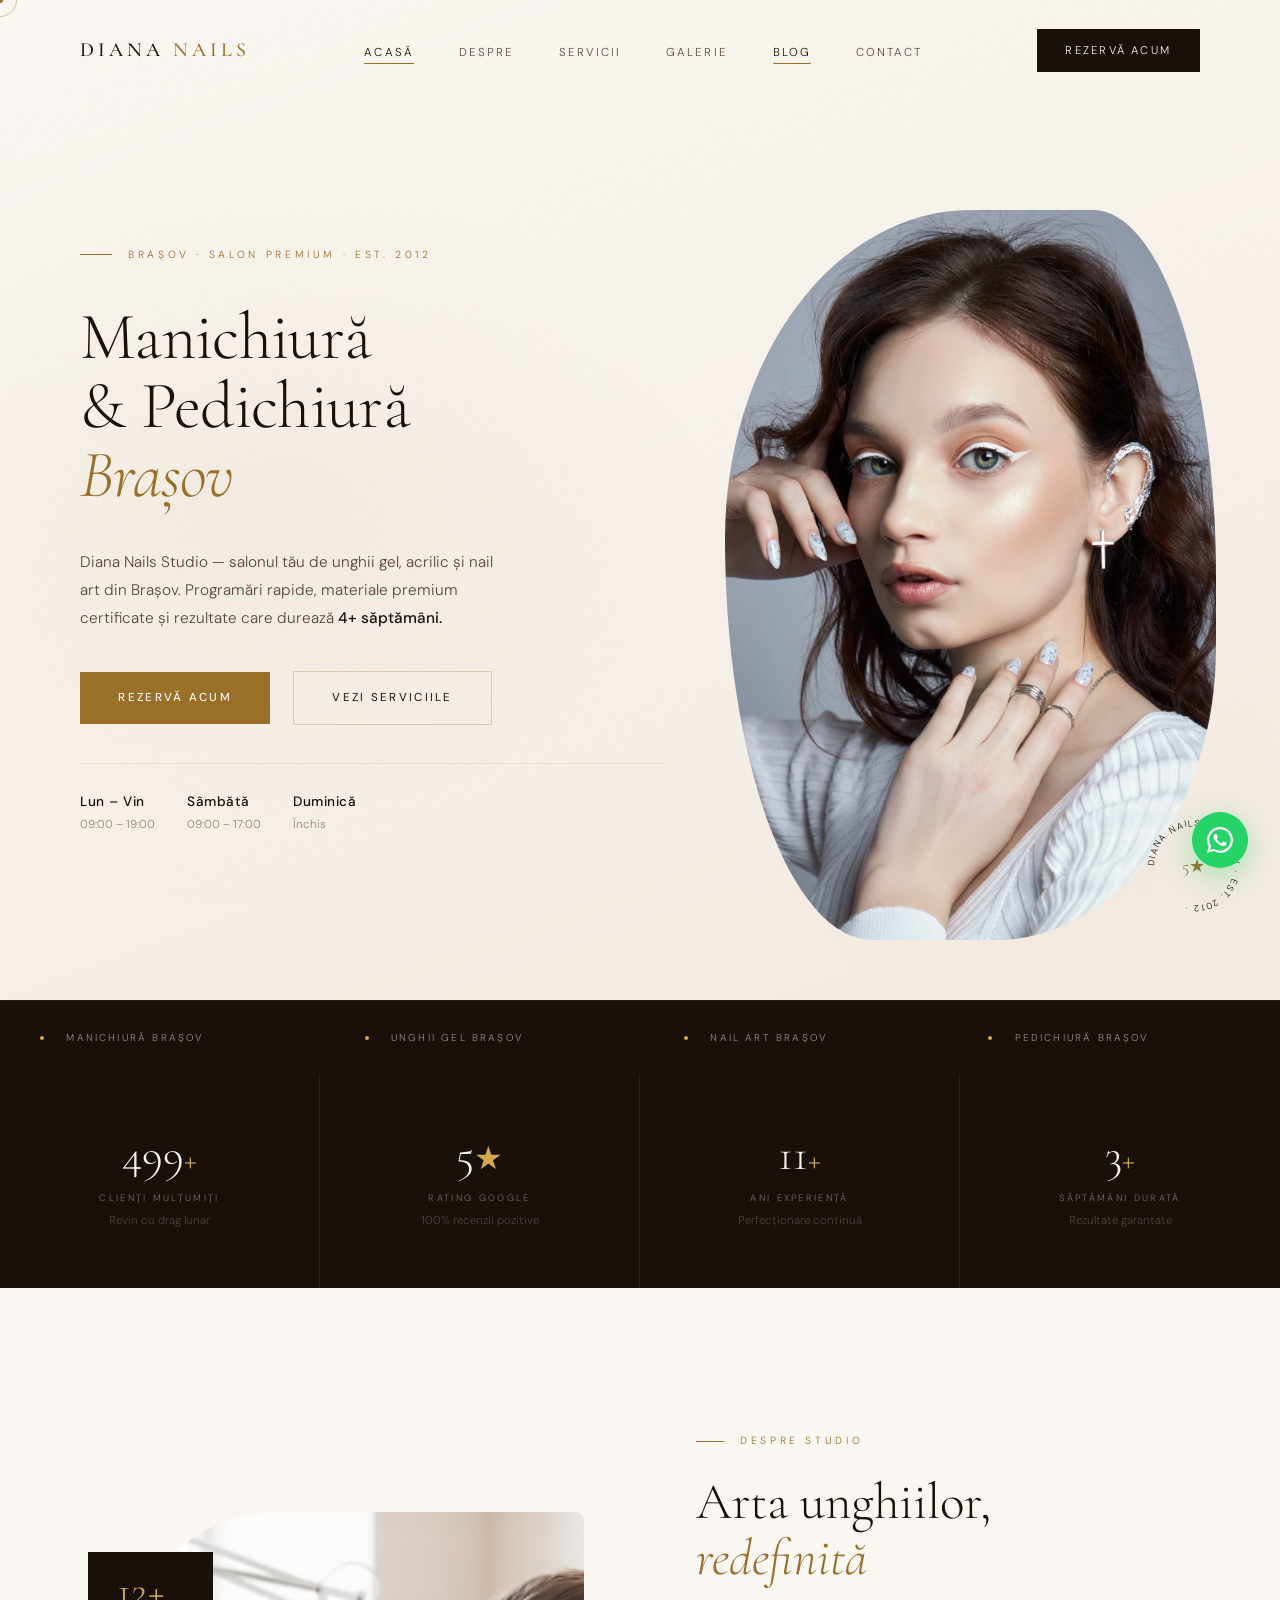
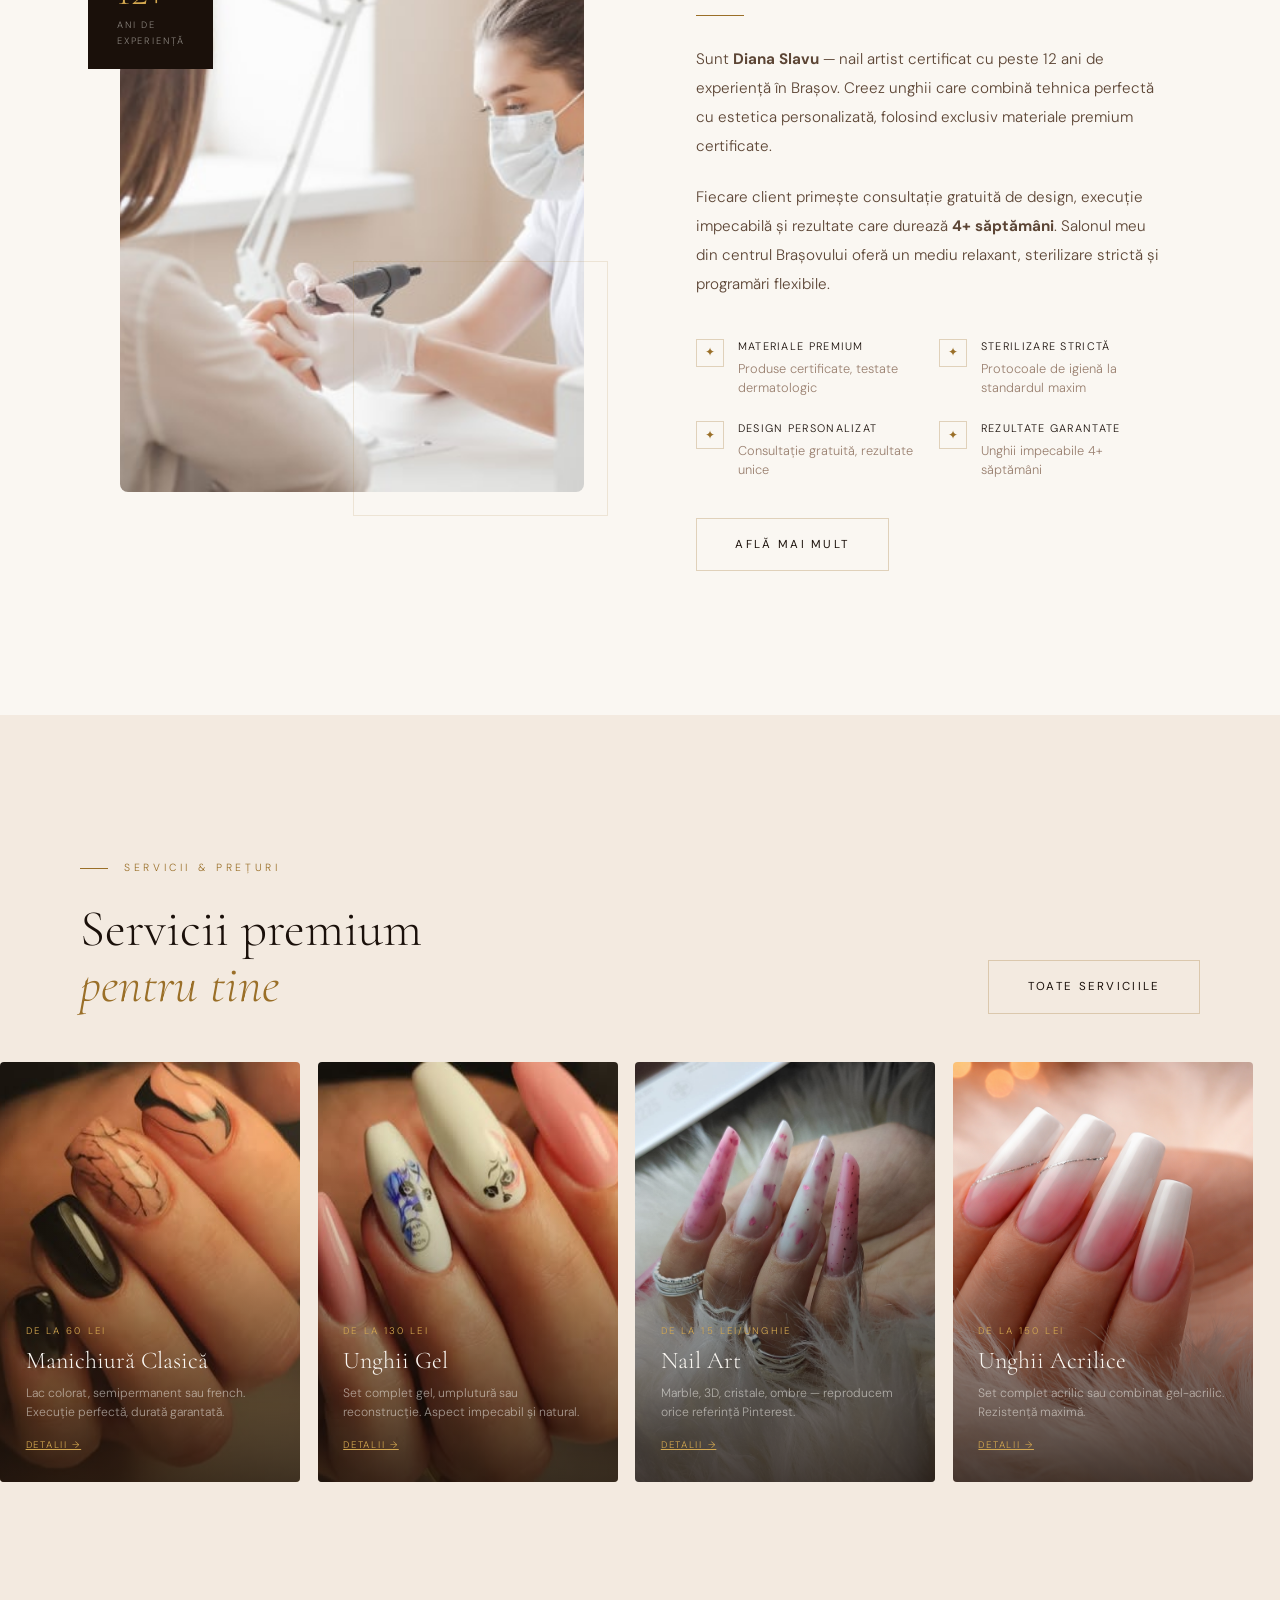
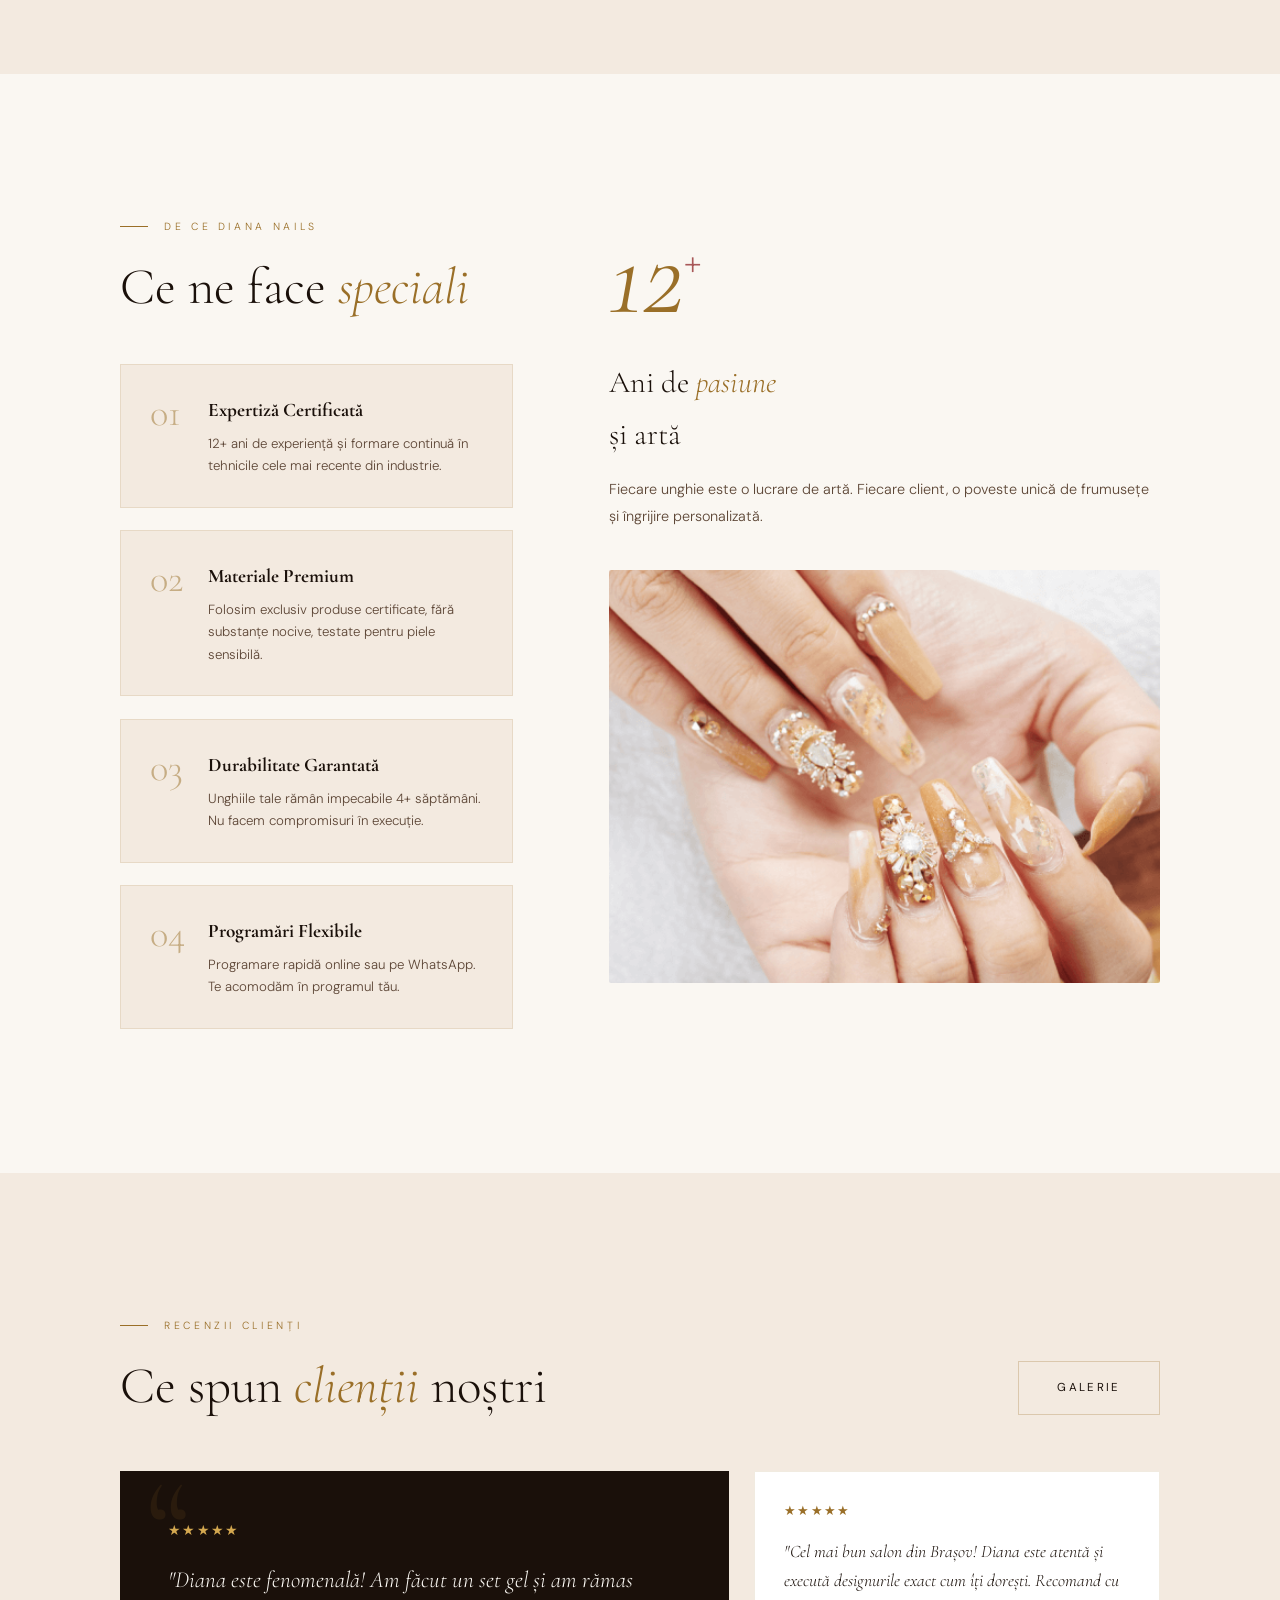
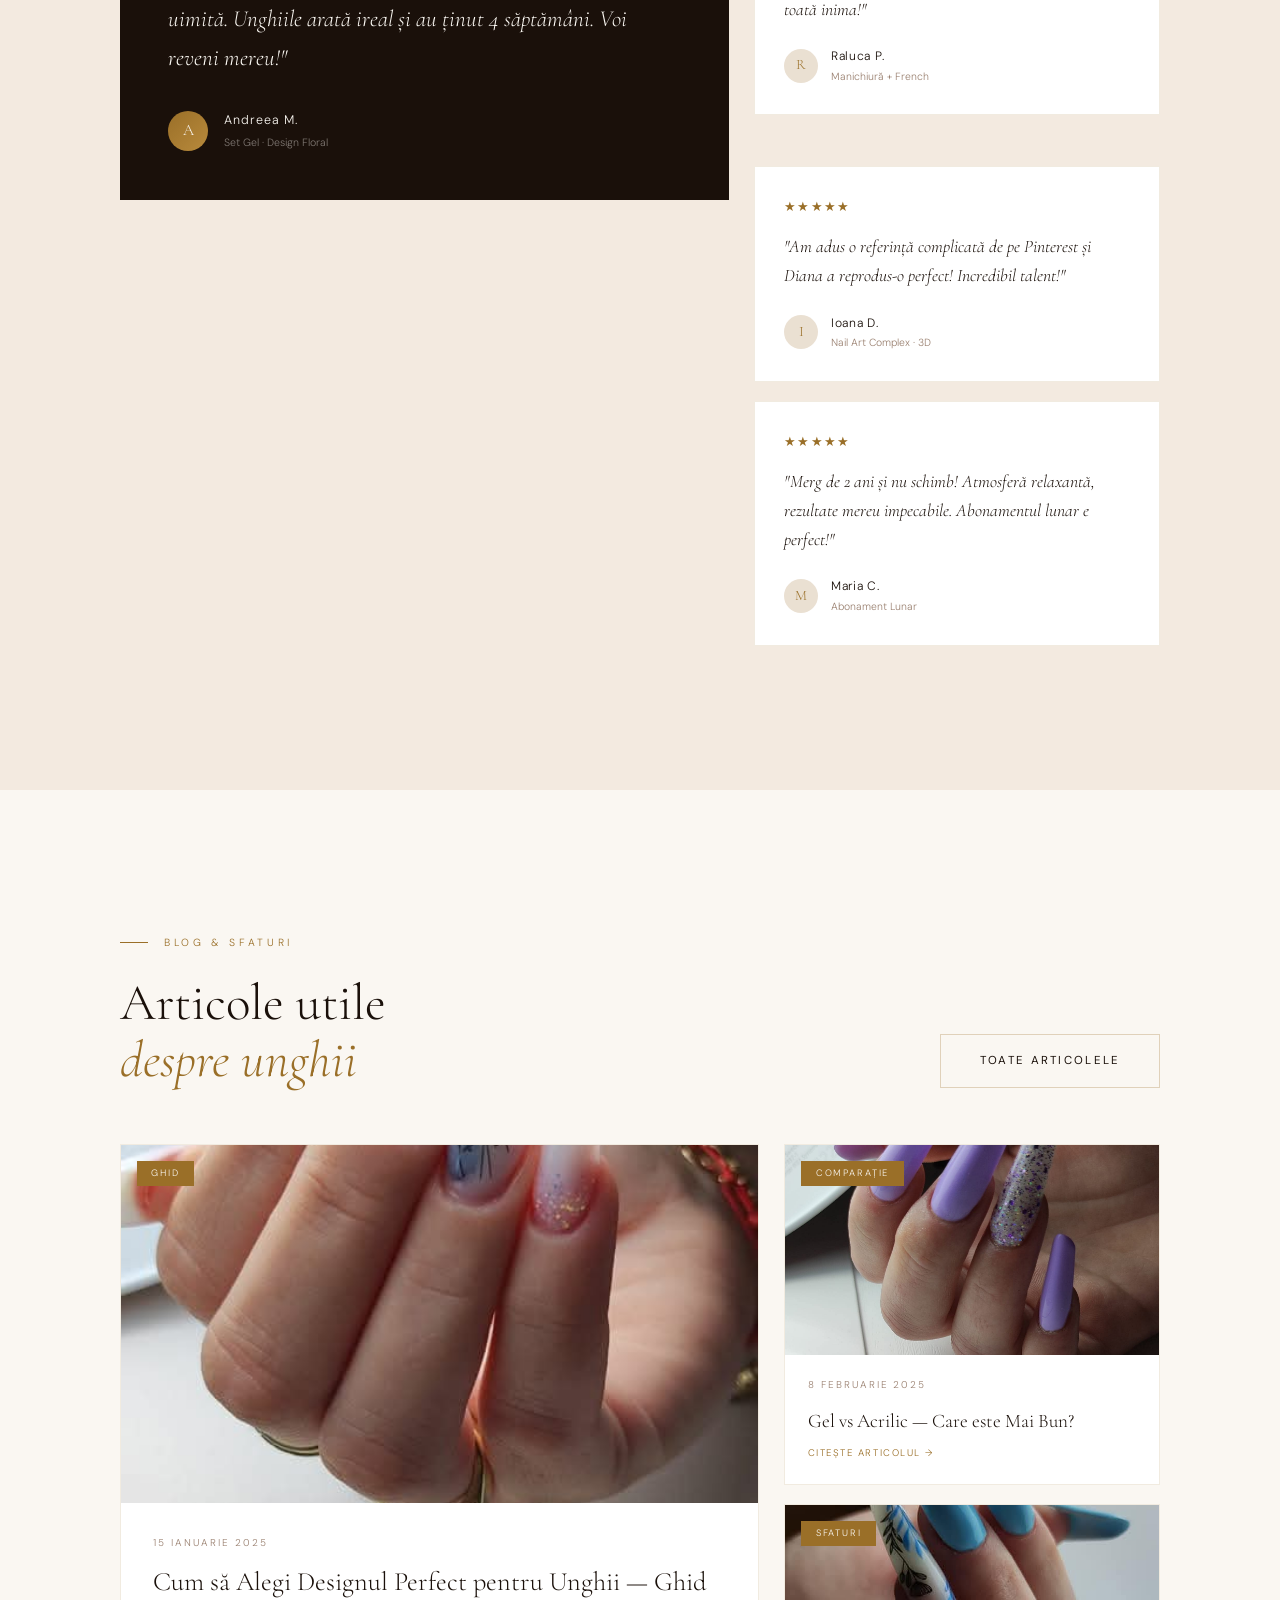
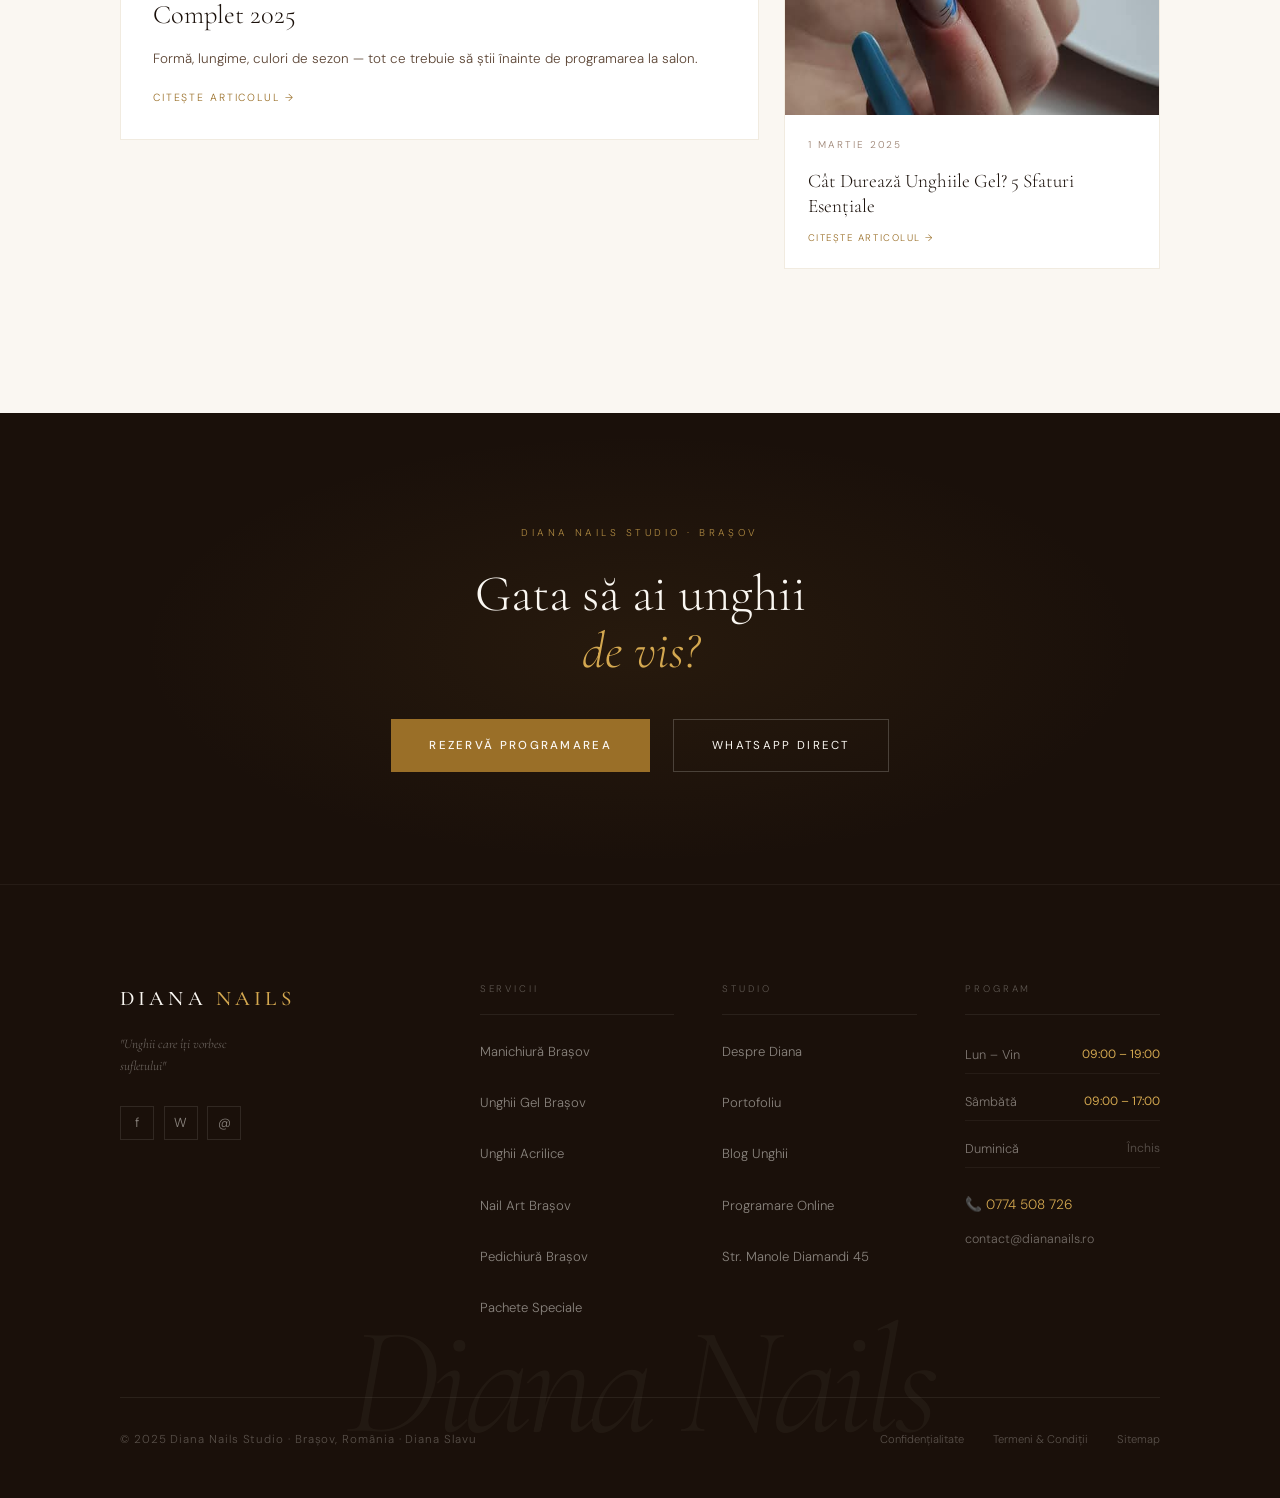
==== commit 028bcfea: "Îmbunătățiri mobile și înlocuire poze pe pagina despre - Redus spațierea stats pe mobil (padding 2re" ====
--- a/index.html
+++ b/index.html
@@ -529,6 +529,7 @@
       .hero-right { display: none; }
       .hero-left { padding: 3rem 1.5rem 4rem; }
       .stats-inner { grid-template-columns: repeat(2,1fr); }
+      .stat-item { padding: 2rem 1.5rem; }
       .stat-item:nth-child(2) { border-right: none; }
       .about-grid { grid-template-columns: 1fr; gap: 3.5rem; }
       .svc-header { padding: 0 1.5rem; }
@@ -676,7 +677,7 @@
           <div class="about-feat"><div class="about-feat-icon">✦</div><div><div class="about-feat-title">Design Personalizat</div><div class="about-feat-text">Consultație gratuită, rezultate unice</div></div></div>
           <div class="about-feat"><div class="about-feat-icon">✦</div><div><div class="about-feat-title">Rezultate Garantate</div><div class="about-feat-text">Unghii impecabile 4+ săptămâni</div></div></div>
         </div>
-        <a href="despre.html" class="btn-outline"><span>Află mai mult</span></a>
+        <a href="despre.html" class="btn-outline" style="margin-top:2.4rem"><span>Află mai mult</span></a>
       </div>
     </div>
   </div>
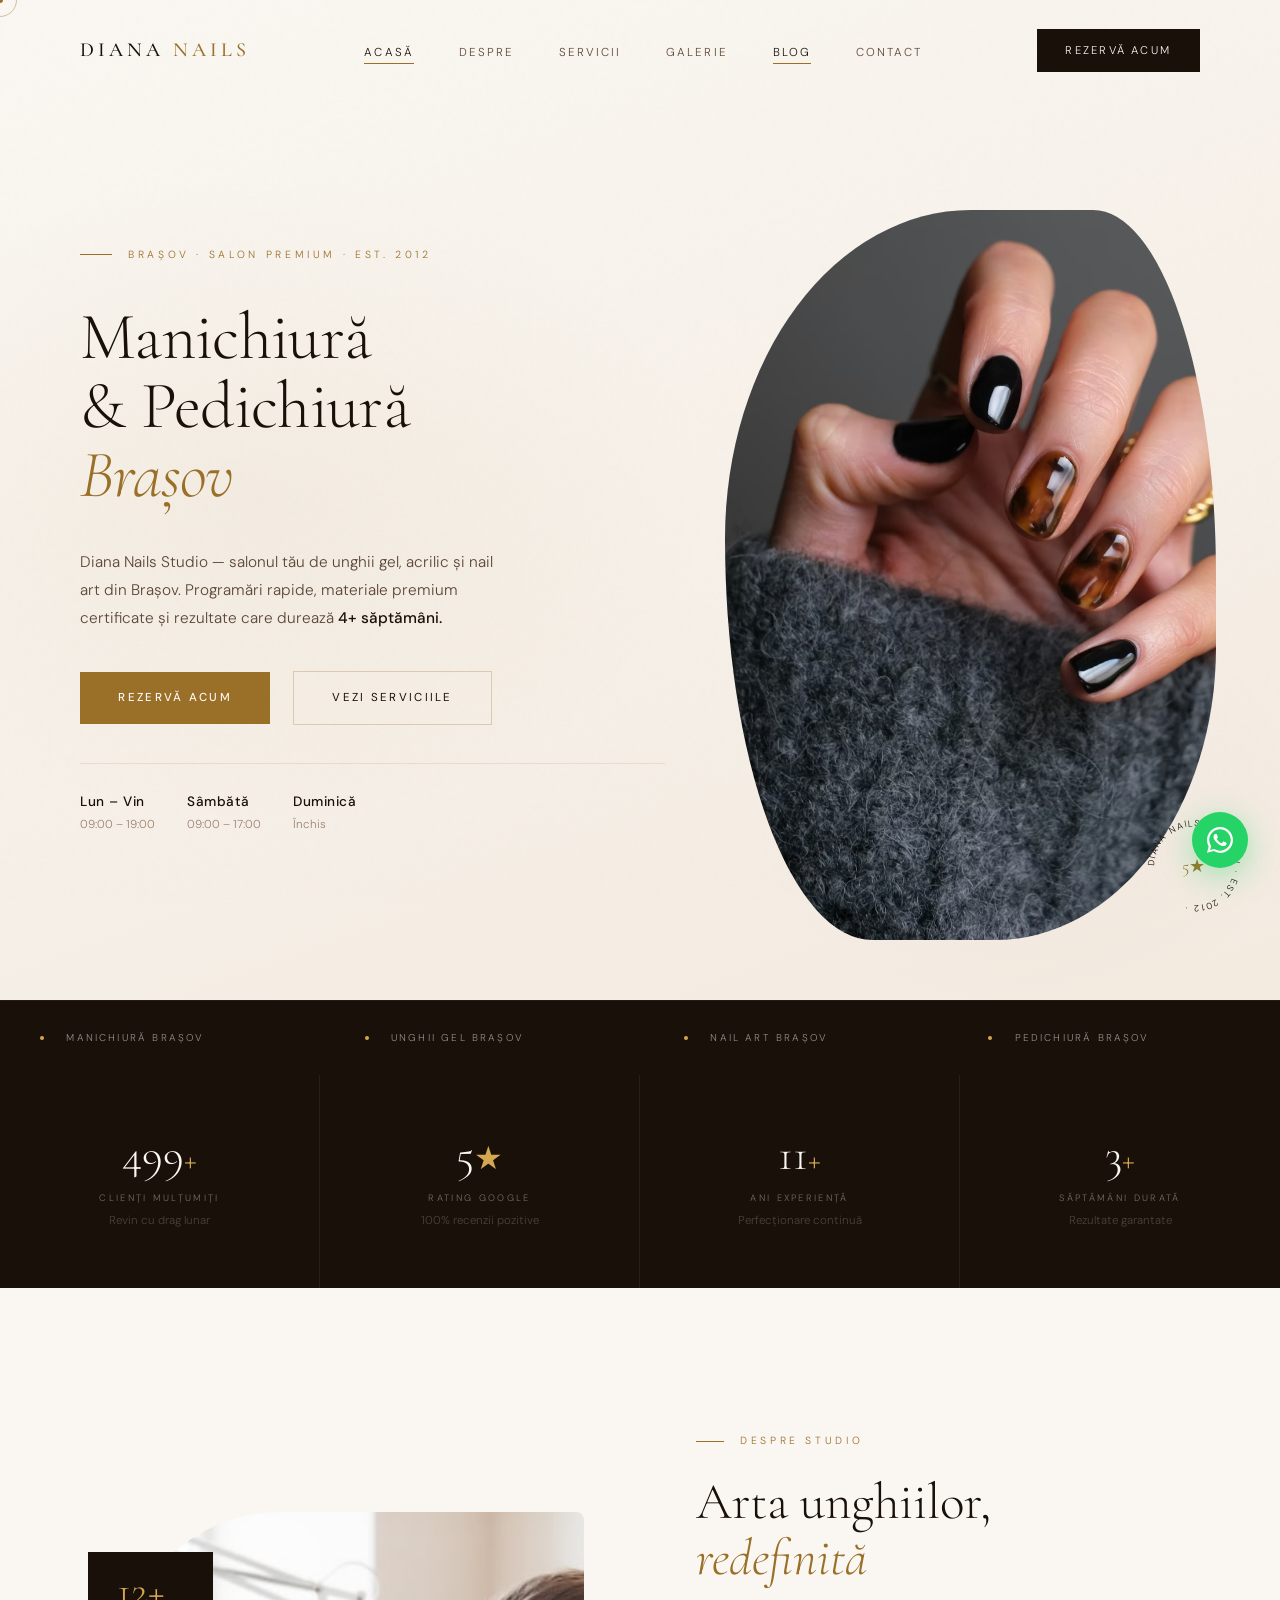
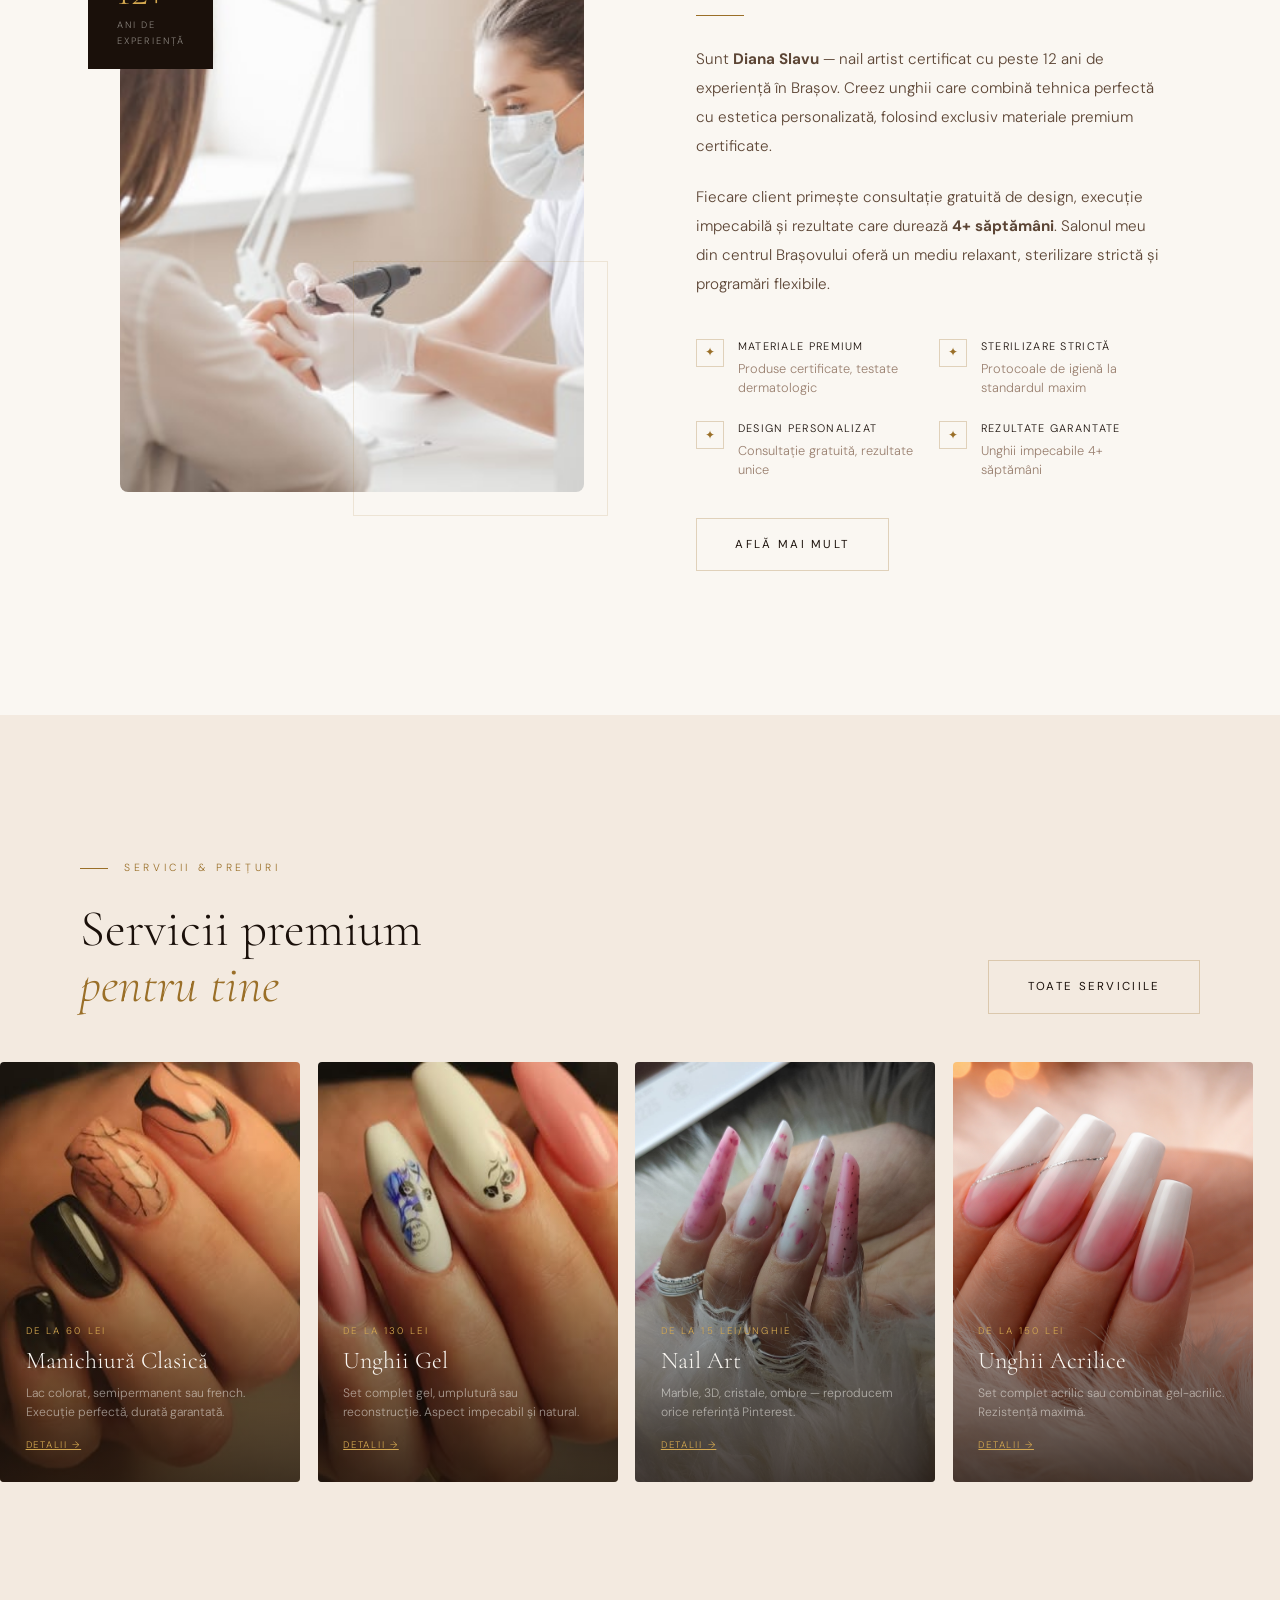
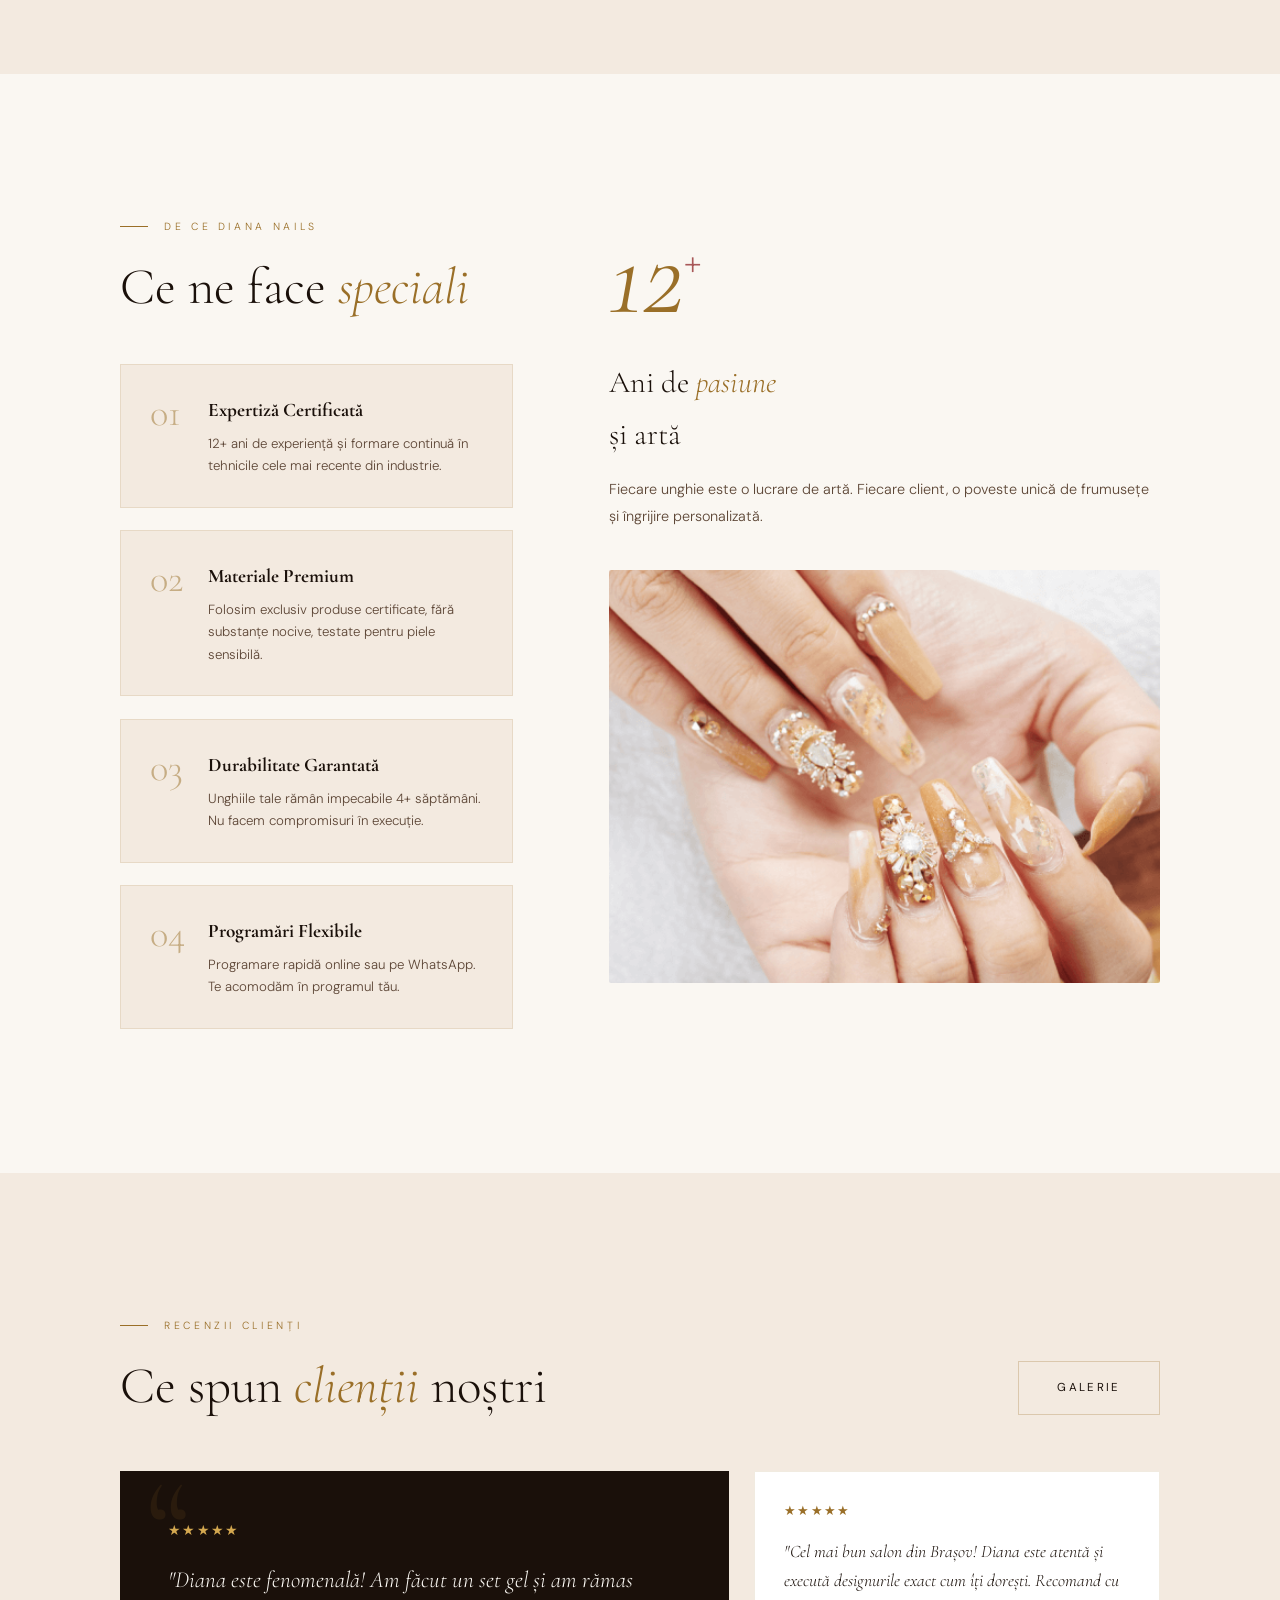
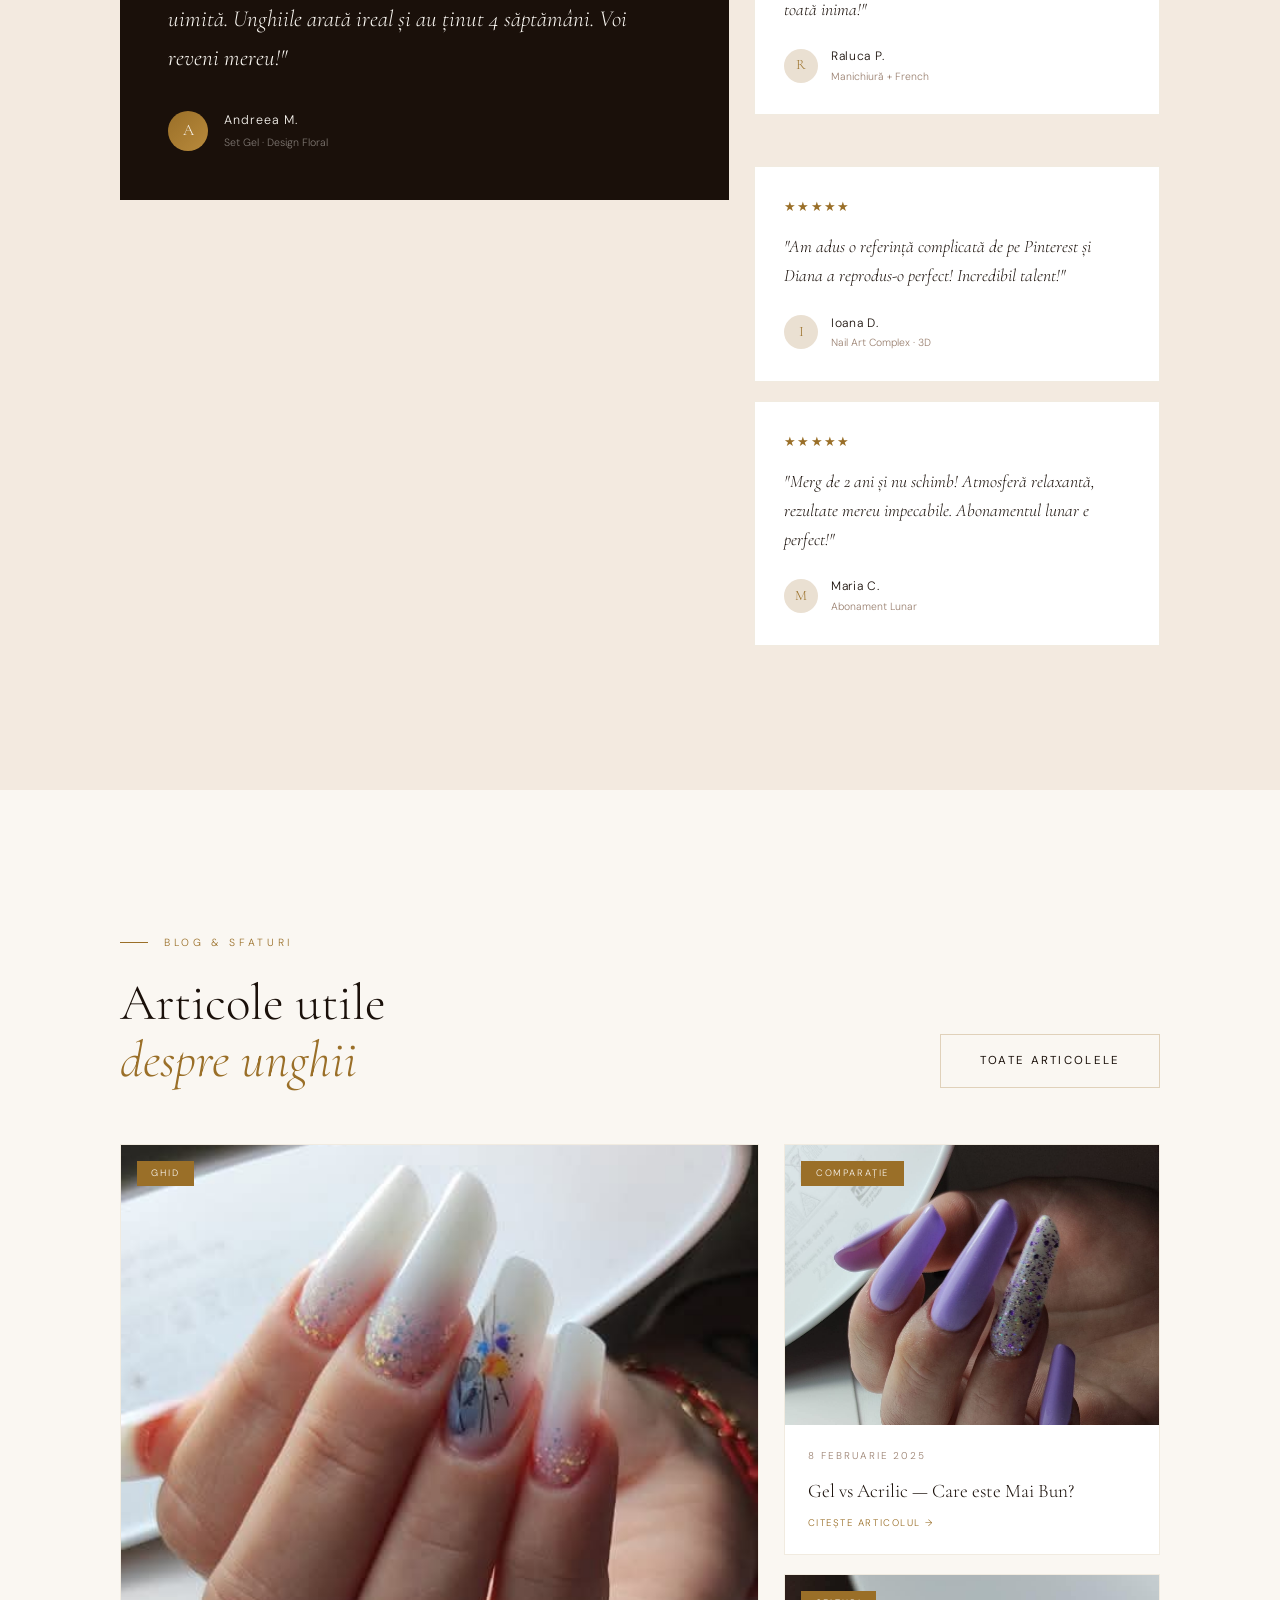
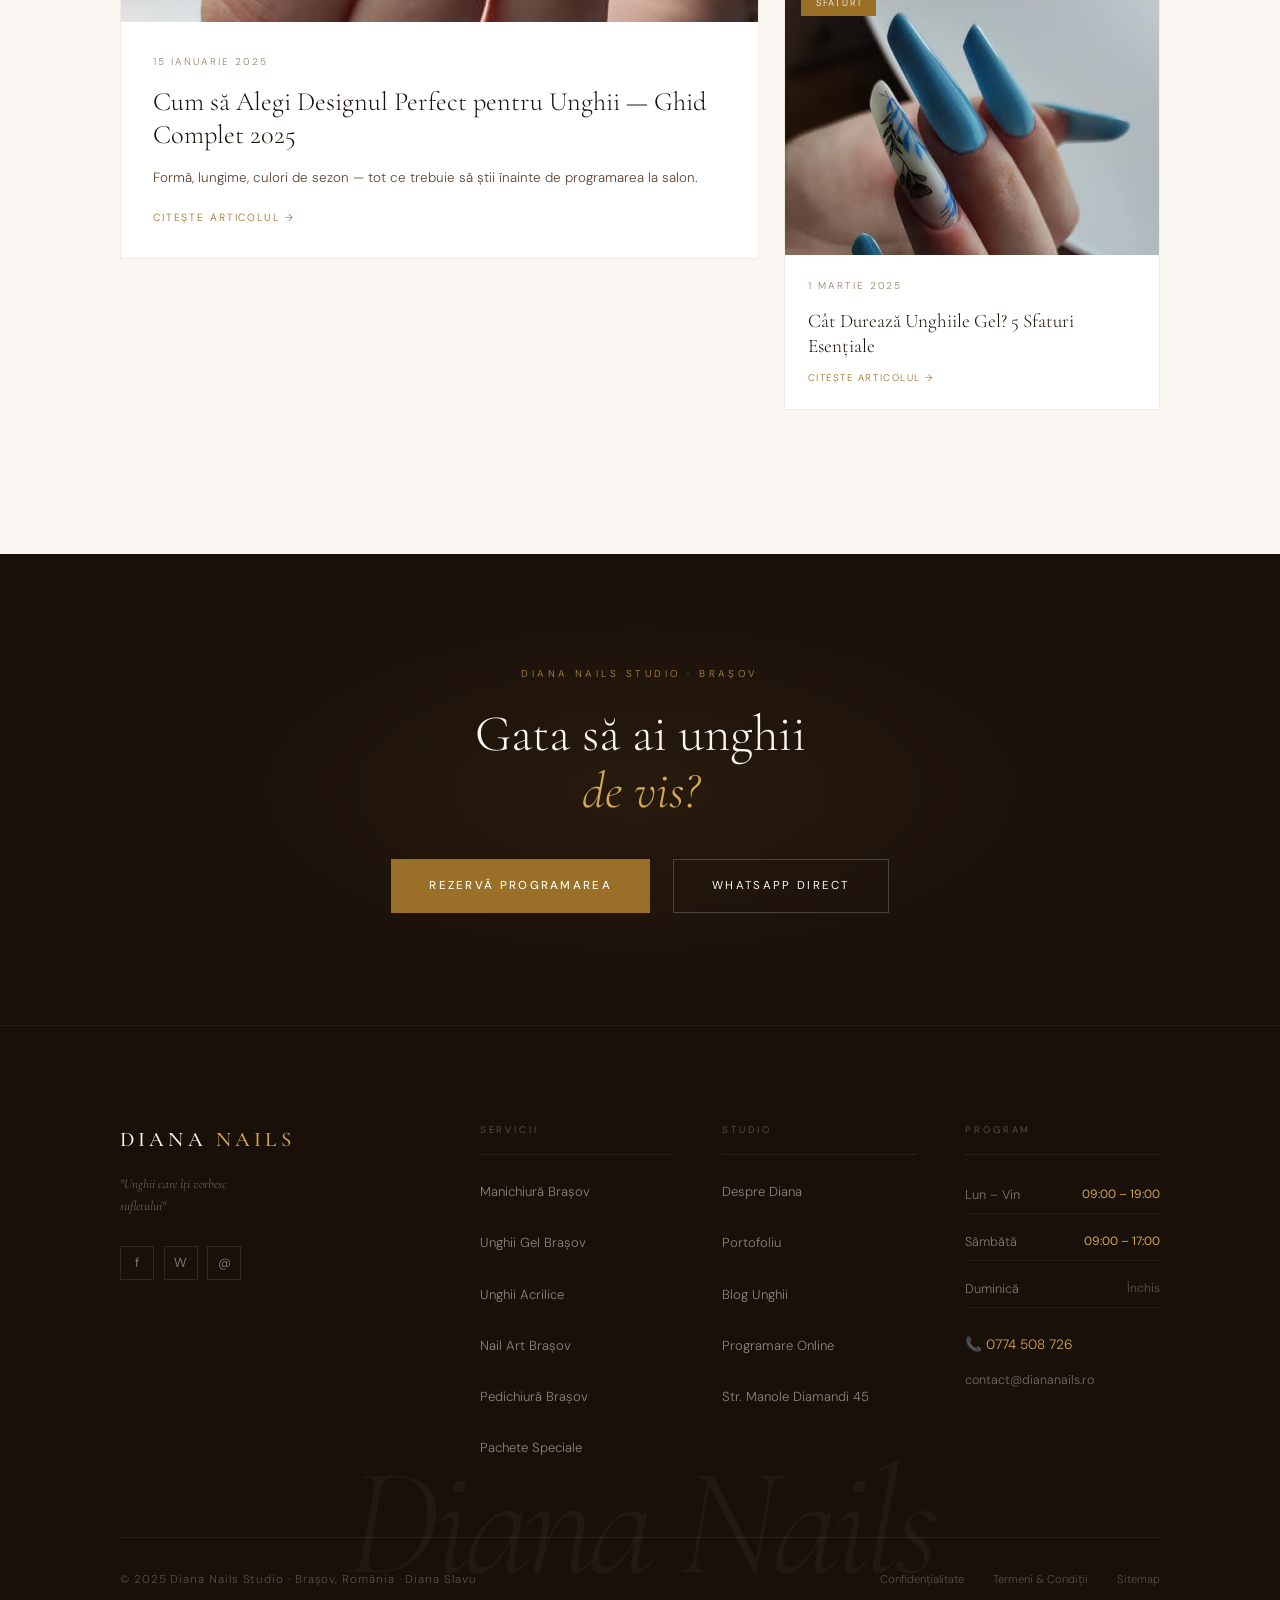
==== commit 075a64f1: "Fix poziționare imagini blog și înlocuire poză hero - Aspect ratio 16/9 → 4/3 pe cardurile de blog (" ====
--- a/index.html
+++ b/index.html
@@ -403,8 +403,8 @@
       transition: box-shadow .4s, border-color .4s, transform .4s var(--ease-out);
     }
     .blog-featured:hover { box-shadow: var(--shadow-lg); border-color: var(--border-mid); transform: translateY(-4px); }
-    .blog-thumb-lg { aspect-ratio: 16/9; overflow: hidden; position: relative; }
-    .blog-thumb-lg img { width: 100%; height: 100%; object-fit: cover; transition: transform .85s var(--ease); }
+    .blog-thumb-lg { aspect-ratio: 4/3; overflow: hidden; position: relative; }
+    .blog-thumb-lg img { width: 100%; height: 100%; object-fit: cover; object-position: center 20%; transition: transform .85s var(--ease); }
     .blog-featured:hover .blog-thumb-lg img { transform: scale(1.05); }
     .blog-cat {
       position: absolute; top: 1rem; left: 1rem;
@@ -426,8 +426,8 @@
       transition: box-shadow .4s, border-color .4s, transform .4s var(--ease-out);
     }
     .blog-card:hover { box-shadow: var(--shadow-lg); border-color: var(--border-mid); transform: translateY(-4px); }
-    .blog-thumb-sm { aspect-ratio: 16/9; overflow: hidden; position: relative; }
-    .blog-thumb-sm img { width: 100%; height: 100%; object-fit: cover; transition: transform .85s var(--ease); }
+    .blog-thumb-sm { aspect-ratio: 4/3; overflow: hidden; position: relative; }
+    .blog-thumb-sm img { width: 100%; height: 100%; object-fit: cover; object-position: center 20%; transition: transform .85s var(--ease); }
     .blog-card:hover .blog-thumb-sm img { transform: scale(1.05); }
     .blog-body-sm { padding: 1.4rem; }
     .blog-title-sm { font-family: 'Cormorant Garamond', serif; font-size: 1.2rem; font-weight: 300; color: var(--dark); line-height: 1.3; margin-bottom: .7rem; }
@@ -607,7 +607,7 @@
   </div>
   <div class="hero-right" aria-hidden="true">
     <div class="hero-portrait">
-      <img src="images/hero-portrait.jpg" alt="Unghii gel manichiură Diana Nails Studio Brașov" loading="eager">
+      <img src="images/hero-portrait.avif" alt="Unghii gel manichiură Diana Nails Studio Brașov" loading="eager">
     </div>
     <div class="hero-badge">
       <svg class="badge-svg" viewBox="0 0 120 120">
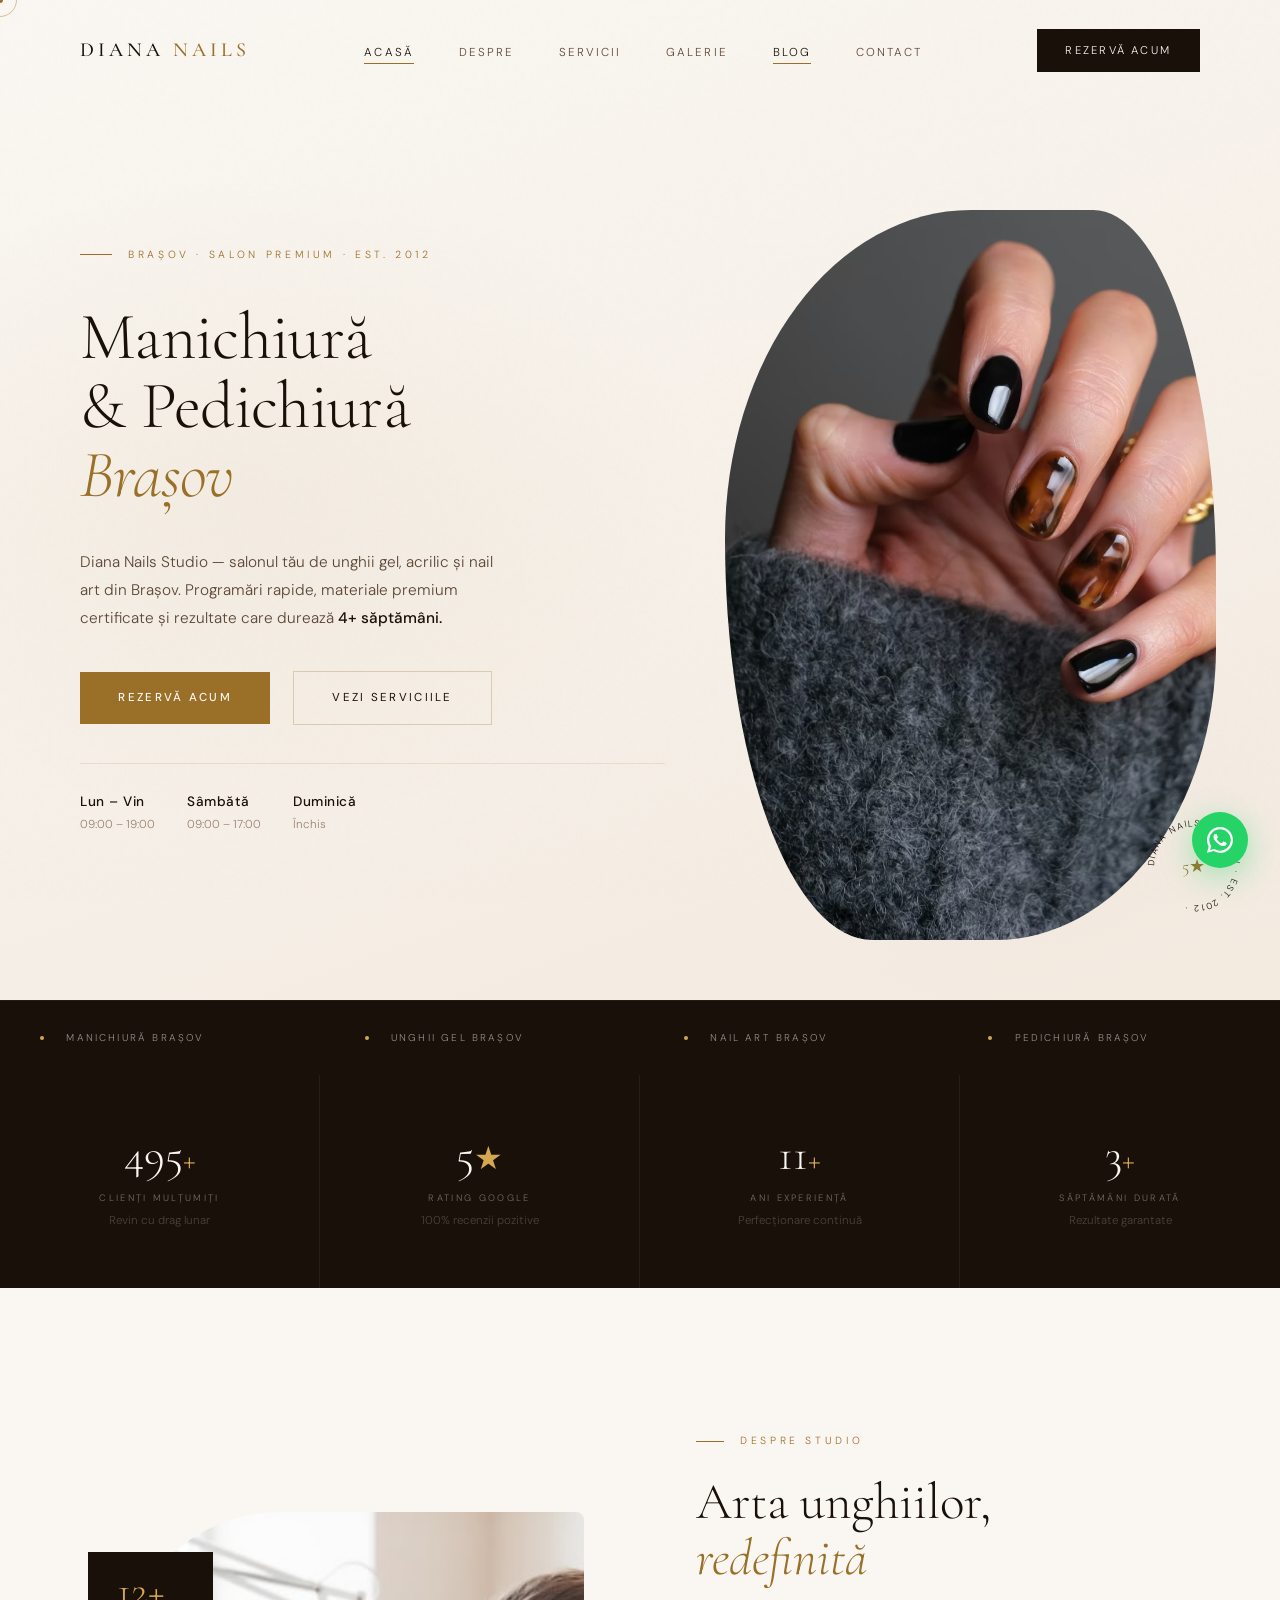
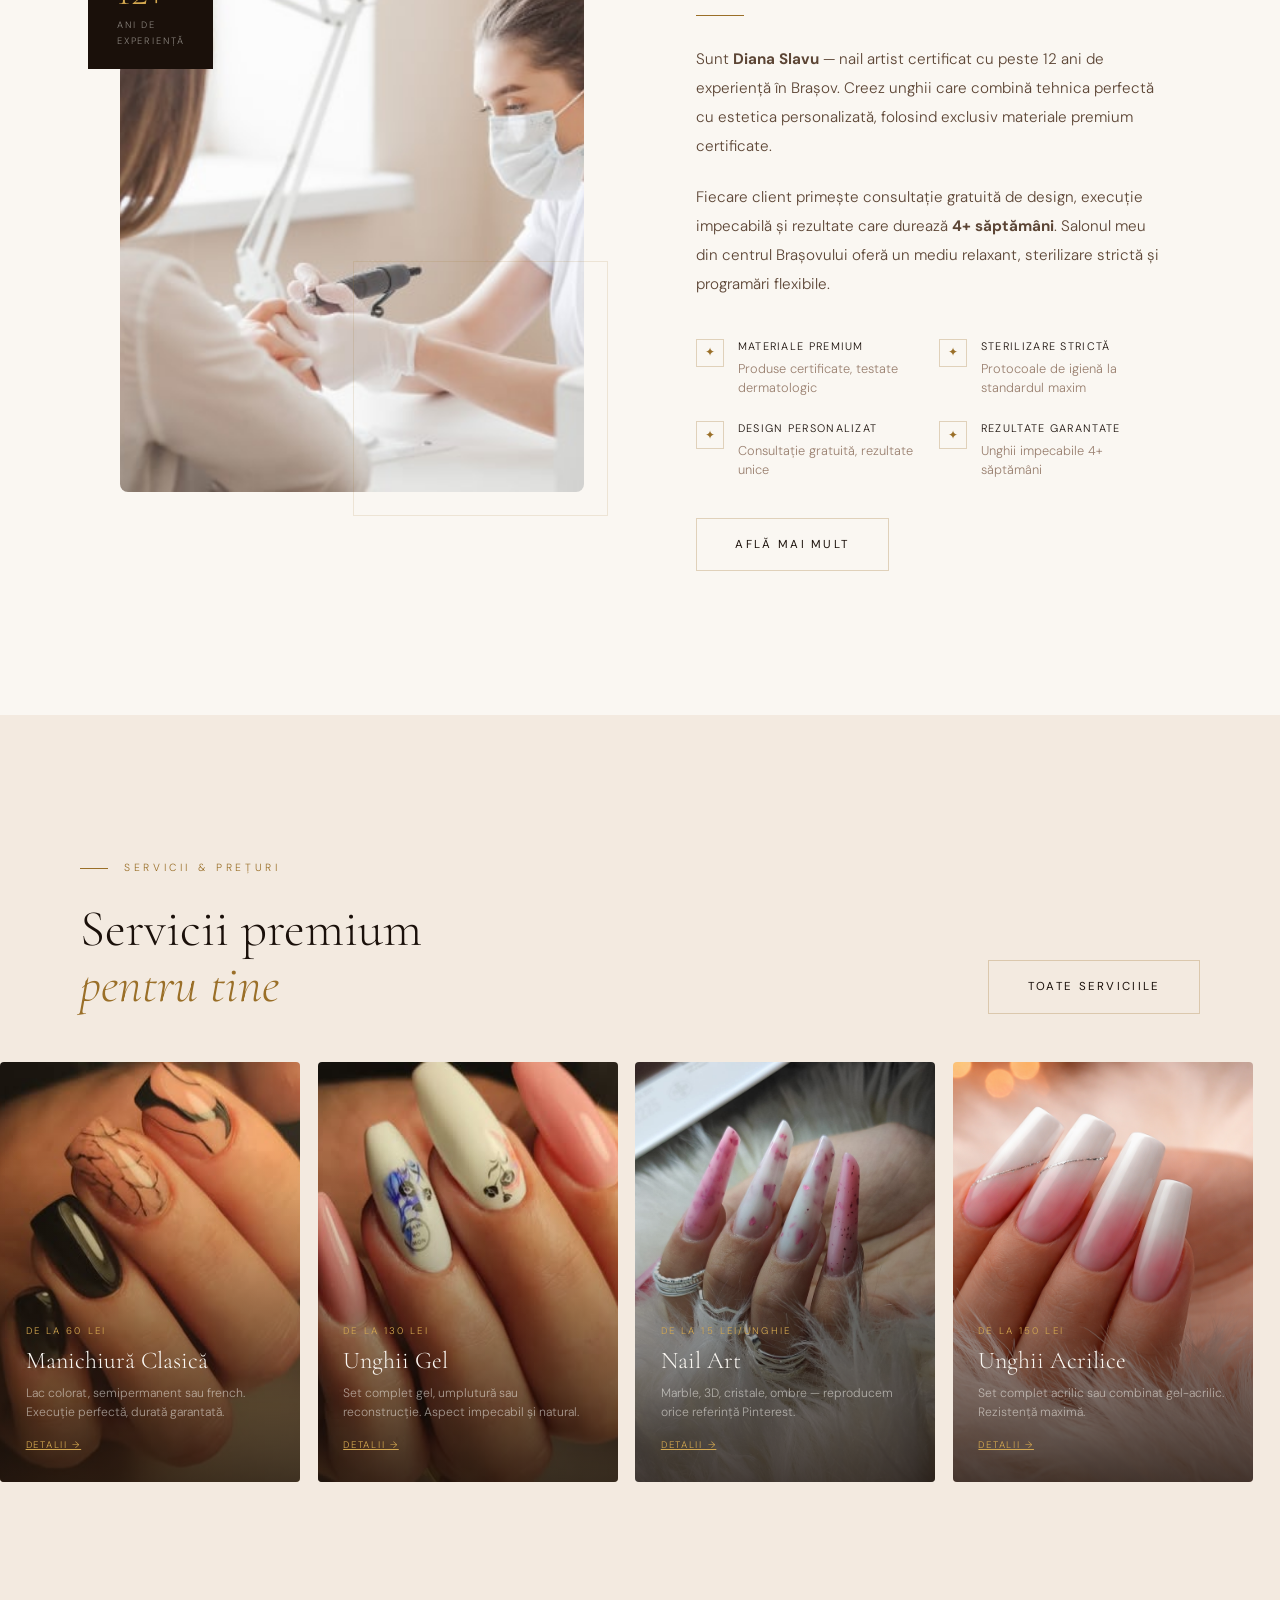
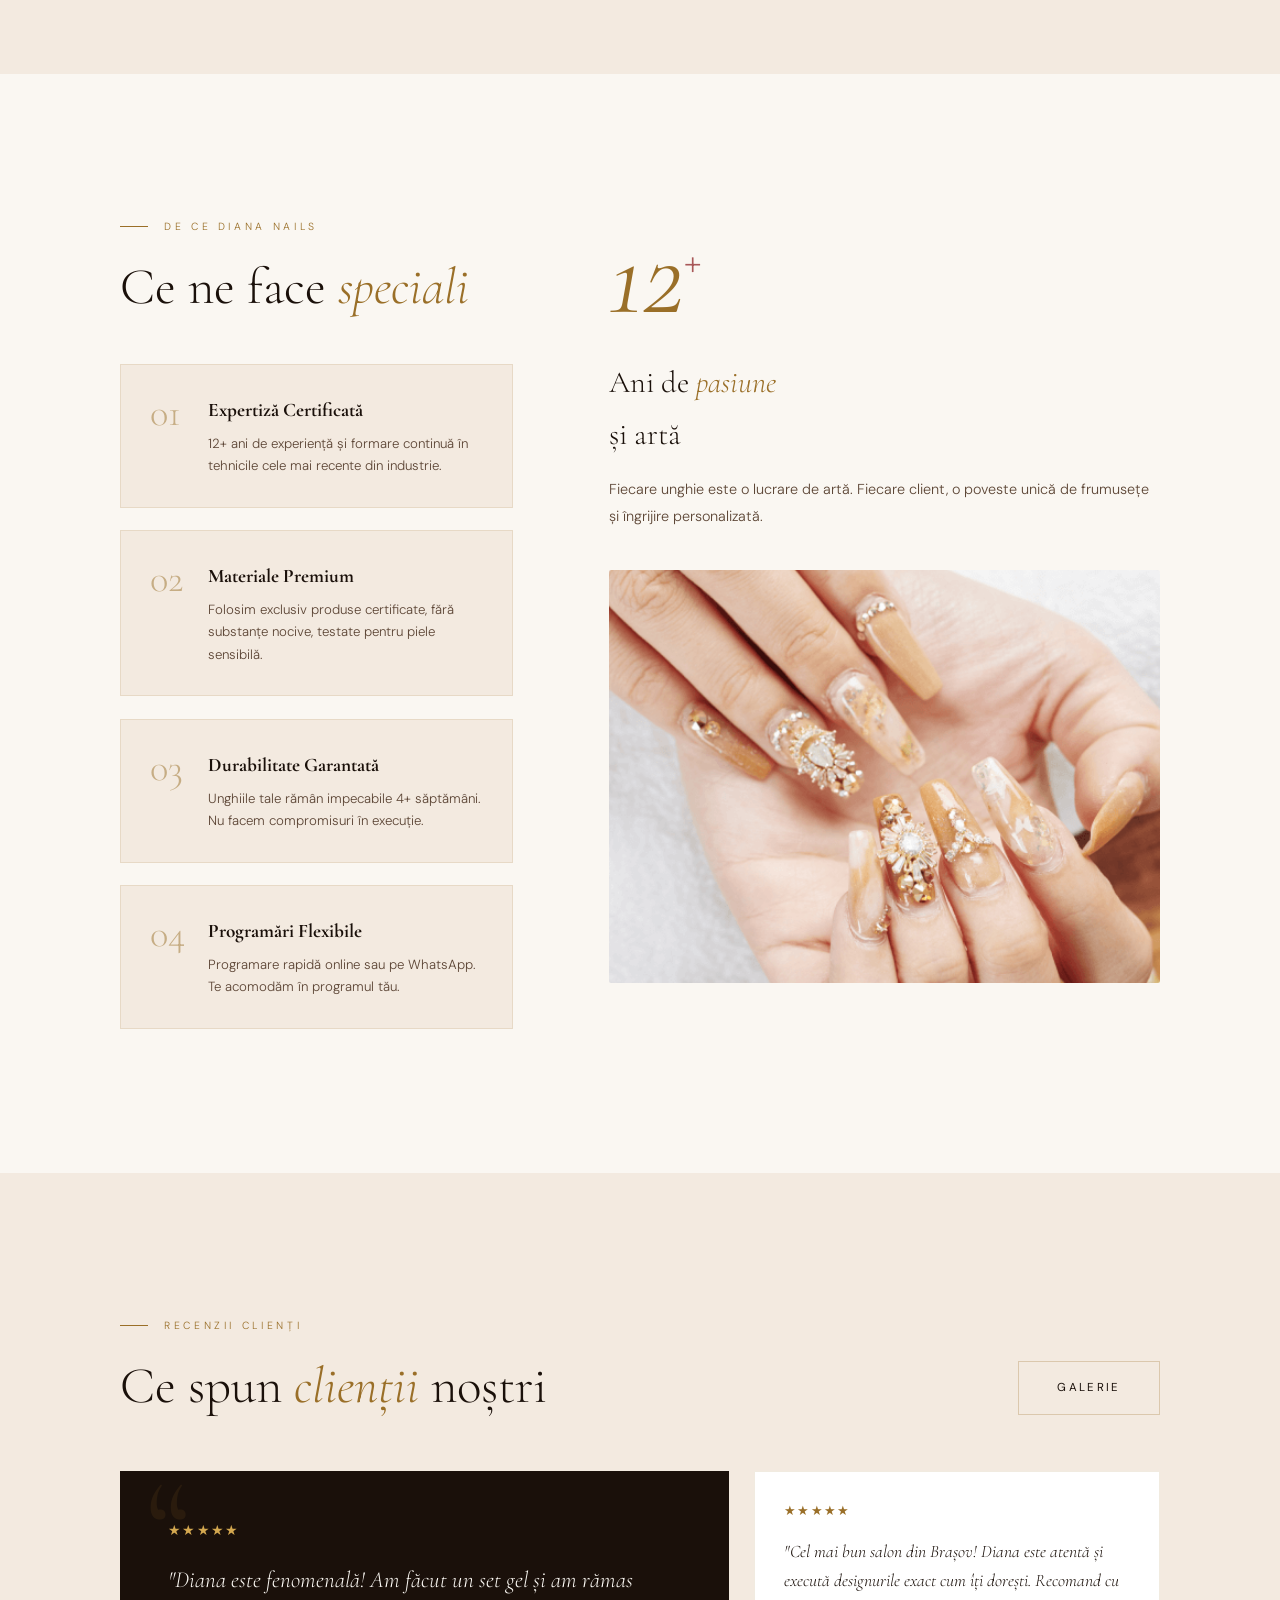
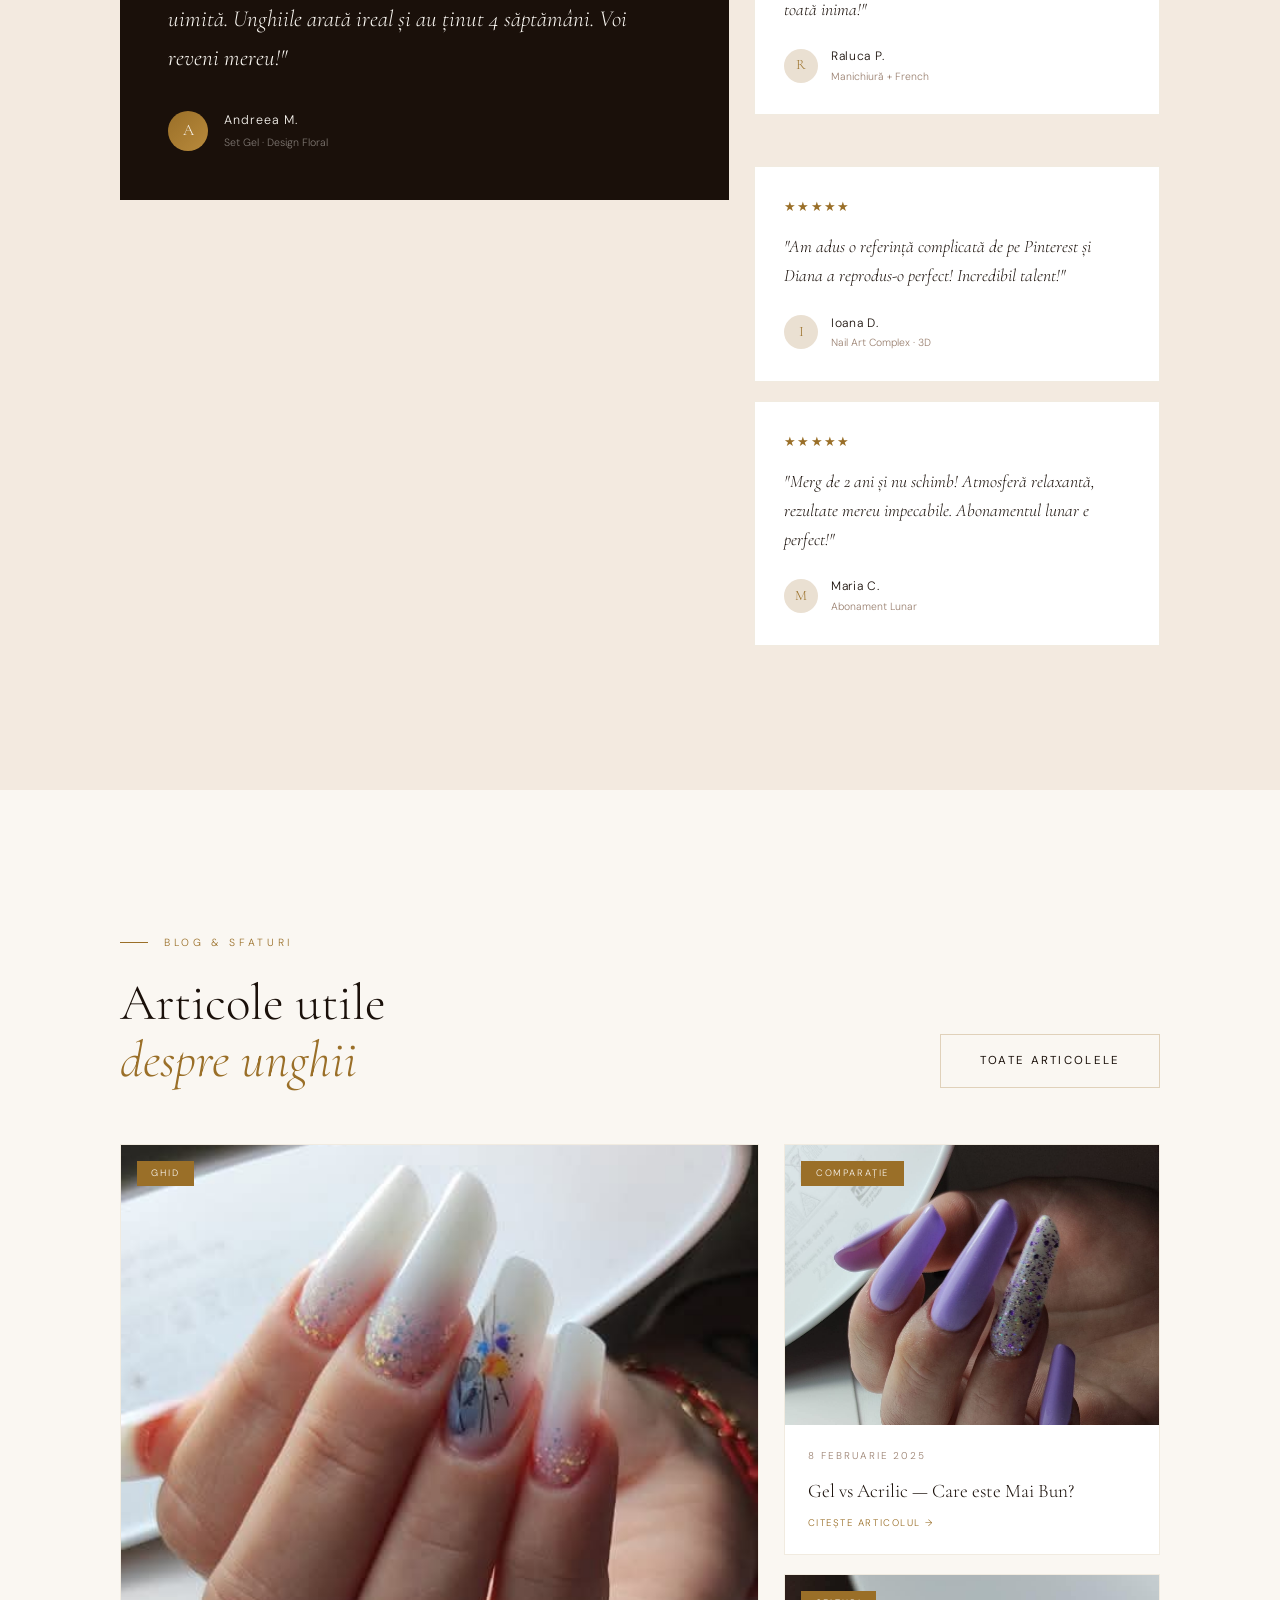
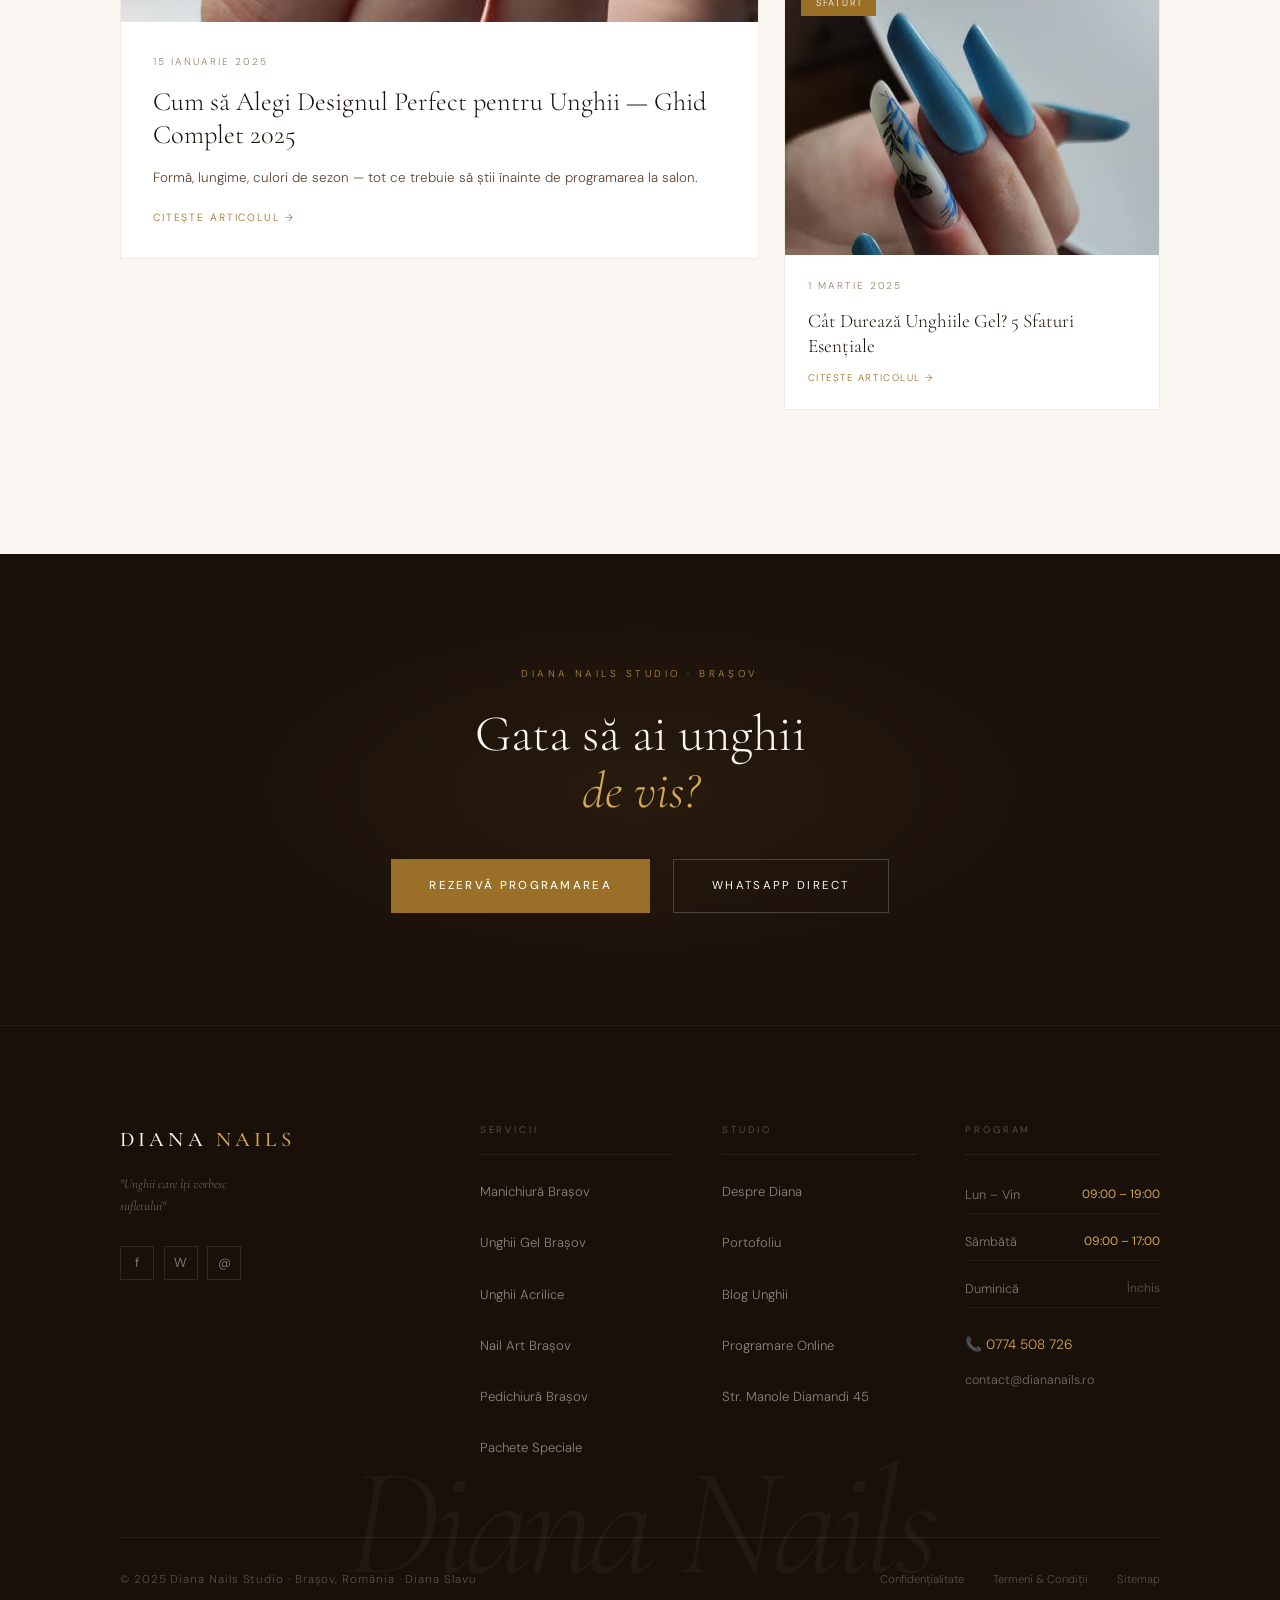
==== commit 6ec87135: "Fix culoare text hero mobil și poziționare poze servicii - Text hero mai închis pe mobil (hero-title" ====
--- a/index.html
+++ b/index.html
@@ -528,6 +528,8 @@
       #hero { grid-template-columns: 1fr; }
       .hero-right { display: none; }
       .hero-left { padding: 3rem 1.5rem 4rem; }
+      .hero-title { color: #1A100A; }
+      .hero-sub { color: #2C1A0E; }
       .stats-inner { grid-template-columns: repeat(2,1fr); }
       .stat-item { padding: 2rem 1.5rem; }
       .stat-item:nth-child(2) { border-right: none; }
@@ -704,7 +706,7 @@
       </div>
     </div>
     <div class="svc-card reveal delay-1">
-      <img src="images/svc-gel.jpg" alt="Unghii Gel Brașov">
+      <img src="images/svc-gel.jpg" alt="Unghii Gel Brașov" style="object-position:center 20%">
       <div class="svc-overlay"></div>
       <div class="svc-info">
         <div class="svc-price">De la 130 lei</div>
